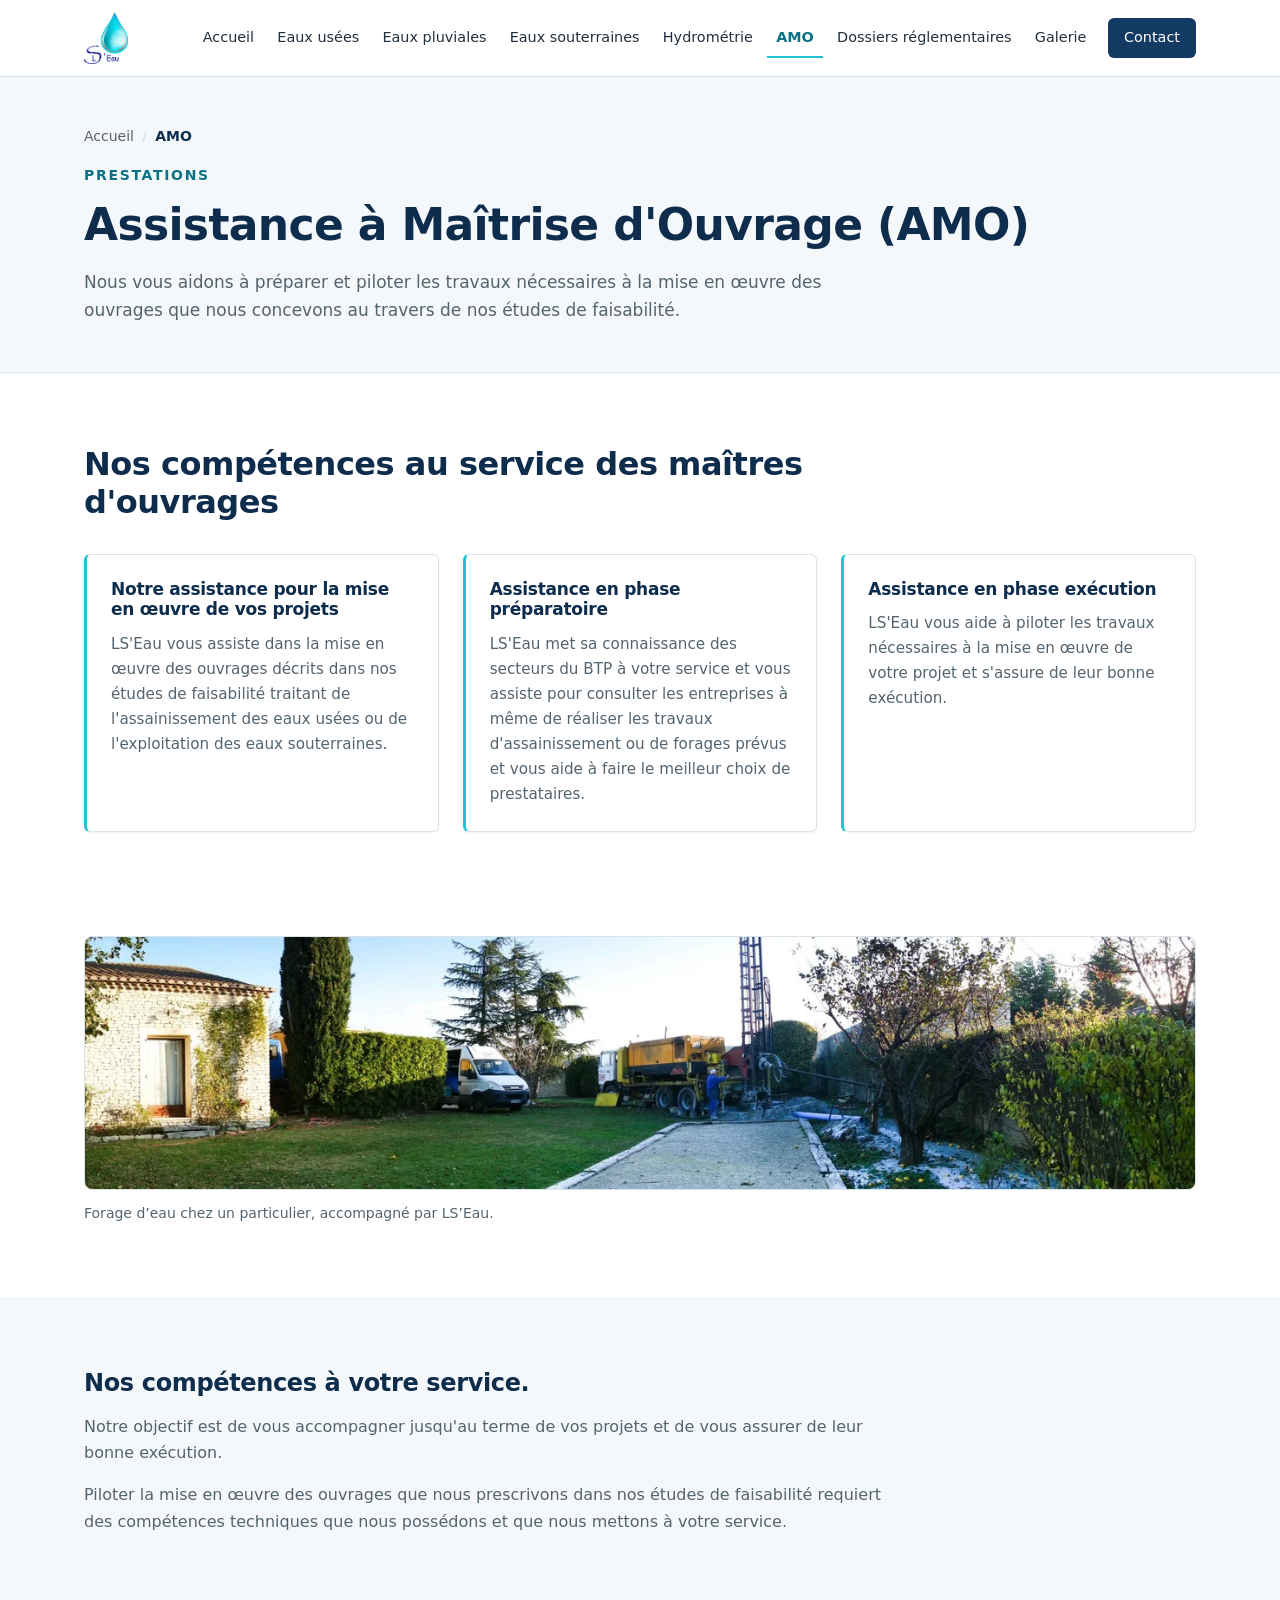
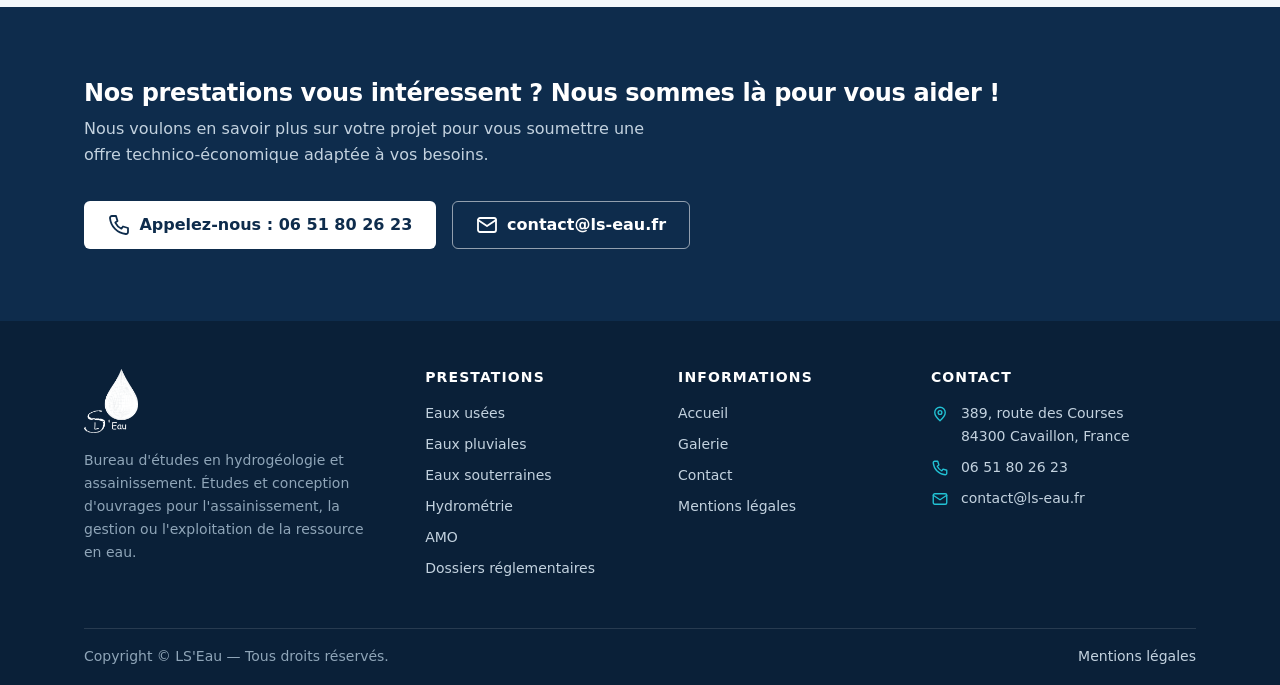
==== amo/index.html @ 00238880 "Add files via upload" ====
<!DOCTYPE html>
<html lang="fr">
<head>
  <meta charset="utf-8">
  <meta name="viewport" content="width=device-width, initial-scale=1">
  <title>Assistance à Maîtrise d'Ouvrage (AMO) — LS'Eau, bureau d'études en hydrogéologie et assainissement</title>
  <meta name="description" content="LS'Eau Bureau d'études en hydrogéologie et environnement / Assistance à Maitrise d'Ouvrage (AMO) pour la mise en œuvre des ouvrages décrits dans nos études.">
  <link rel="canonical" href="https://www.ls-eau.fr/amo/">
  <meta property="og:type" content="website">
  <meta property="og:site_name" content="LS'Eau">
  <meta property="og:locale" content="fr_FR">
  <meta property="og:title" content="Assistance à Maîtrise d'Ouvrage (AMO) — LS'Eau, bureau d'études en hydrogéologie et assainissement">
  <meta property="og:description" content="LS'Eau Bureau d'études en hydrogéologie et environnement / Assistance à Maitrise d'Ouvrage (AMO) pour la mise en œuvre des ouvrages décrits dans nos études.">
  <meta property="og:url" content="https://www.ls-eau.fr/amo/">
  <meta property="og:image" content="https://www.ls-eau.fr/assets/images/og-image.jpg">
  <meta name="twitter:card" content="summary_large_image">
  <meta name="theme-color" content="#0e2c4c">
  <link rel="icon" href="../assets/images/favicon.svg" type="image/svg+xml">
  <link rel="icon" href="../assets/images/favicon.png" type="image/png" sizes="57x57">
  <link rel="apple-touch-icon" href="../assets/images/favicon.png">
  <link rel="stylesheet" href="../css/style.css">
  <script>document.documentElement.classList.add("js");</script>
  <script src="../js/main.js" defer></script>
</head>
<body>
<a class="skip-link" href="#main">Aller au contenu</a>
<svg xmlns="http://www.w3.org/2000/svg" class="svg-defs" aria-hidden="true" focusable="false">
  <symbol id="i-menu" viewBox="0 0 24 24"><path d="M4 7h16M4 12h16M4 17h16"/></symbol>
  <symbol id="i-close" viewBox="0 0 24 24"><path d="M6 6l12 12M18 6L6 18"/></symbol>
  <symbol id="i-arrow" viewBox="0 0 24 24"><path d="M4 12h15M13 6l6 6-6 6"/></symbol>
  <symbol id="i-chevron-left" viewBox="0 0 24 24"><path d="M14.5 5.5L8 12l6.5 6.5"/></symbol>
  <symbol id="i-chevron-right" viewBox="0 0 24 24"><path d="M9.5 5.5L16 12l-6.5 6.5"/></symbol>
  <symbol id="i-phone" viewBox="0 0 24 24"><path d="M5 3h4l1.5 5-2.2 1.6a13 13 0 0 0 6.1 6.1L16 13.5l5 1.5v4a2 2 0 0 1-2.2 2A17.5 17.5 0 0 1 3 5.2 2 2 0 0 1 5 3z"/></symbol>
  <symbol id="i-mail" viewBox="0 0 24 24"><rect x="3" y="5" width="18" height="14" rx="2"/><path d="M3 7l9 6 9-6"/></symbol>
  <symbol id="i-pin" viewBox="0 0 24 24"><path d="M12 21s-7-6.1-7-11a7 7 0 0 1 14 0c0 4.9-7 11-7 11z"/><circle cx="12" cy="10" r="2.5"/></symbol>
  <symbol id="i-droplet" viewBox="0 0 24 24"><path d="M12 3c3.5 4.2 6 7.4 6 10.2a6 6 0 0 1-12 0C6 10.4 8.5 7.2 12 3z"/></symbol>
  <symbol id="i-rain" viewBox="0 0 24 24"><path d="M7 14a4.5 4.5 0 1 1 .9-8.9A5.5 5.5 0 0 1 18.6 7.3 3.8 3.8 0 0 1 17.5 14H7z"/><path d="M8 17l-1 3M12 17l-1 3M16 17l-1 3"/></symbol>
  <symbol id="i-layers" viewBox="0 0 24 24"><path d="M12 3l9 5-9 5-9-5 9-5z"/><path d="M3 12.5l9 5 9-5"/><path d="M3 17l9 5 9-5"/></symbol>
  <symbol id="i-gauge" viewBox="0 0 24 24"><path d="M4 15a8 8 0 0 1 16 0"/><path d="M12 15l3.5-3.5"/><circle cx="12" cy="15" r="1.2"/><path d="M2.5 15H4M20 15h1.5"/></symbol>
  <symbol id="i-helmet" viewBox="0 0 24 24"><path d="M5 16a7 7 0 0 1 14 0"/><path d="M3 16h18v2.5H3z"/><path d="M12 9v7"/></symbol>
  <symbol id="i-file" viewBox="0 0 24 24"><path d="M6 2h8l5 5v15H6z"/><path d="M14 2v5h5"/><path d="M9 12h6M9 16h6"/></symbol>
  <symbol id="i-chat" viewBox="0 0 24 24"><path d="M4 4h16v12H10l-6 5V4z"/></symbol>
  <symbol id="i-target" viewBox="0 0 24 24"><circle cx="12" cy="12" r="8.5"/><circle cx="12" cy="12" r="4.5"/><circle cx="12" cy="12" r="1"/></symbol>
  <symbol id="i-check" viewBox="0 0 24 24"><circle cx="12" cy="12" r="9"/><path d="M8 12.5l2.8 2.8 5.7-6"/></symbol>
  <symbol id="i-book" viewBox="0 0 24 24"><path d="M4 19.5A2.5 2.5 0 0 1 6.5 17H20"/><path d="M6.5 2H20v20H6.5A2.5 2.5 0 0 1 4 19.5v-15A2.5 2.5 0 0 1 6.5 2z"/></symbol>
</svg>
<header class="site-header">
  <div class="container header-inner">
    <a class="brand" href="../">
      <img src="../assets/images/ls-eau-logo.png" alt="LS'Eau — bureau d'études en hydrogéologie et assainissement" width="203" height="240">
    </a>
    <button class="nav-toggle" type="button" aria-expanded="false" aria-controls="main-nav">
      <svg class="icon" aria-hidden="true"><use href="#i-menu"/></svg>
      Menu
    </button>
    <nav id="main-nav" class="main-nav" aria-label="Navigation principale">
      <ul>
        <li><a href="../">Accueil</a></li>
        <li><a href="../assainissement/">Eaux usées</a></li>
        <li><a href="../eaux-pluviales/">Eaux pluviales</a></li>
        <li><a href="../eaux-souterraines/">Eaux souterraines</a></li>
        <li><a href="../hydrometrie/">Hydrométrie</a></li>
        <li><a href="../amo/" aria-current="page">AMO</a></li>
        <li><a href="../dossiers-reglementaires/">Dossiers réglementaires</a></li>
        <li><a href="../galerie/">Galerie</a></li>
        <li class="nav-contact"><a href="../nous-contacter/">Contact</a></li>
      </ul>
    </nav>
  </div>
</header>
<main id="main">
<div class="page-head">
  <div class="container">
  <nav class="breadcrumb" aria-label="Fil d'Ariane">
    <ol>
      <li><a href="../">Accueil</a></li>
      <li aria-current="page">AMO</li>
    </ol>
  </nav>
    <span class="eyebrow">Prestations</span>
    <h1>Assistance à Maîtrise d'Ouvrage (AMO)</h1>
    <p class="lead">Nous vous aidons à préparer et piloter les travaux nécessaires à la mise en œuvre des ouvrages que nous concevons au travers de nos études de faisabilité.</p>
  </div>
</div>

<section class="section" aria-labelledby="expertise-title">
  <div class="container">
    <div class="expertise-intro">
      <h2 id="expertise-title">Nos compétences au service des maîtres d'ouvrages</h2>
    </div>
    <ul class="study-grid">
    <li class="study-card">
      <h3>Notre assistance pour la mise en œuvre de vos projets</h3>
      <p>LS'Eau vous assiste dans la mise en œuvre des ouvrages décrits dans nos études de faisabilité traitant de l'assainissement des eaux usées ou de l'exploitation des eaux souterraines.</p>
    </li>
    <li class="study-card">
      <h3>Assistance en phase préparatoire</h3>
      <p>LS'Eau met sa connaissance des secteurs du BTP à votre service et vous assiste pour consulter les entreprises à même de réaliser les travaux d'assainissement ou de forages prévus et vous aide à faire le meilleur choix de prestataires.</p>
    </li>
    <li class="study-card">
      <h3>Assistance en phase exécution</h3>
      <p>LS'Eau vous aide à piloter les travaux nécessaires à la mise en œuvre de votre projet et s'assure de leur bonne exécution.</p>
    </li>
    </ul>
  </div>
</section>

<section class="section section--tight-top" aria-label="Photographie de réalisation">
  <div class="container">
  <figure class="figure-wide">
    <img src="../assets/images/drilling-rig-property-1920w.webp" srcset="../assets/images/drilling-rig-property-640w.webp 640w, ../assets/images/drilling-rig-property-1280w.webp 1280w, ../assets/images/drilling-rig-property-1920w.webp 1920w" sizes="100vw" width="1920" height="435" alt="Atelier de forage chez un particulier, devant une maison" loading="lazy" decoding="async">
    <figcaption>Forage d’eau chez un particulier, accompagné par LS’Eau.</figcaption>
  </figure>
  </div>
</section>

<section class="section section--alt" aria-labelledby="engagement-title">
  <div class="container">
    <div class="commitment commitment--text">
      <div>
        <h2 id="engagement-title">Nos compétences à votre service.</h2>
        <p>Notre objectif est de vous accompagner jusqu'au terme de vos projets et de vous assurer de leur bonne exécution.</p>
        <p>Piloter la mise en œuvre des ouvrages que nous prescrivons dans nos études de faisabilité requiert des compétences techniques que nous possédons et que nous mettons à votre service.</p>
      </div>
    </div>
  </div>
</section>

<section class="section cta-band" aria-labelledby="cta-title">
  <div class="container cta-band__inner">
    <div>
      <h2 id="cta-title">Nos prestations vous intéressent ? Nous sommes là pour vous aider !</h2>
      <p>Nous voulons en savoir plus sur votre projet pour vous soumettre une offre technico-économique adaptée à vos besoins.</p>
    </div>
    <div class="cta-band__actions">
      <a class="btn btn--light" href="tel:+33651802623">
        <svg class="icon" aria-hidden="true"><use href="#i-phone"/></svg>
        Appelez-nous : 06 51 80 26 23
      </a>
      <a class="btn btn--ghost-light" href="mailto:contact@ls-eau.fr">
        <svg class="icon" aria-hidden="true"><use href="#i-mail"/></svg>
        contact@ls-eau.fr
      </a>
    </div>
  </div>
</section>
</main>
<footer class="site-footer">
  <div class="container">
    <div class="footer-grid">
      <div class="footer-brand">
        <img src="../assets/images/ls-eau-logo.png" alt="LS'Eau" width="203" height="240" loading="lazy">
        <p>Bureau d'études en hydrogéologie et assainissement. Études et conception d'ouvrages pour l'assainissement, la gestion ou l'exploitation de la ressource en eau.</p>
      </div>
      <nav aria-label="Prestations">
        <h2>Prestations</h2>
        <ul>
          <li><a href="../assainissement/">Eaux usées</a></li>
          <li><a href="../eaux-pluviales/">Eaux pluviales</a></li>
          <li><a href="../eaux-souterraines/">Eaux souterraines</a></li>
          <li><a href="../hydrometrie/">Hydrométrie</a></li>
          <li><a href="../amo/">AMO</a></li>
          <li><a href="../dossiers-reglementaires/">Dossiers réglementaires</a></li>
        </ul>
      </nav>
      <nav aria-label="Informations">
        <h2>Informations</h2>
        <ul>
          <li><a href="../">Accueil</a></li>
          <li><a href="../galerie/">Galerie</a></li>
          <li><a href="../nous-contacter/">Contact</a></li>
          <li><a href="../mentions-legales/">Mentions légales</a></li>
        </ul>
      </nav>
      <div>
        <h2>Contact</h2>
        <ul class="footer-contact">
          <li>
            <svg class="icon" aria-hidden="true"><use href="#i-pin"/></svg>
            <span>389, route des Courses<br>84300 Cavaillon, France</span>
          </li>
          <li>
            <svg class="icon" aria-hidden="true"><use href="#i-phone"/></svg>
            <a href="tel:+33651802623">06 51 80 26 23</a>
          </li>
          <li>
            <svg class="icon" aria-hidden="true"><use href="#i-mail"/></svg>
            <a href="mailto:contact@ls-eau.fr">contact@ls-eau.fr</a>
          </li>
        </ul>
      </div>
    </div>
    <div class="footer-bottom">
      <p>Copyright © LS'Eau — Tous droits réservés.</p>
      <p><a href="../mentions-legales/">Mentions légales</a></p>
    </div>
  </div>
</footer>

</body>
</html>
---- css/style.css ----
/* ==========================================================================
   LS'Eau — static website stylesheet
   Pure CSS3, no frameworks. Organized as:
   1. Design tokens  2. Base  3. Layout utilities  4. Header & navigation
   5. Buttons & links  6. Hero  7. Cards & sections  8. Service pages
   9. Gallery & lightbox  10. Contact & legal  11. Footer
   12. Responsive  13. Motion & accessibility preferences
   ========================================================================== */

/* 1. Design tokens -------------------------------------------------------- */
:root {
  /* Brand palette (sampled from the LS'Eau logo: navy + turquoise droplet) */
  --navy-900: #0a2038;
  --navy-800: #0e2c4c;
  --navy-700: #123a63;
  --navy-100: #e8eef5;
  --teal-700: #0b7285;   /* text-safe accent on white (contrast >= 4.5) */
  --teal-600: #0e8ca0;
  --teal-400: #22c2d4;   /* brand graphic accent */
  --teal-050: #e9f7f9;

  --ink: #20303e;        /* main text */
  --muted: #54646f;      /* secondary text (contrast >= 5 on white) */
  --line: #d9e3ea;       /* hairline borders */
  --bg: #ffffff;
  --bg-alt: #f4f8fa;

  /* Typography */
  --font-sans: system-ui, -apple-system, "Segoe UI", Roboto, "Helvetica Neue",
    Arial, "Noto Sans", sans-serif;
  --text-sm: 0.875rem;
  --text-base: 1rem;
  --text-md: 1.0625rem;
  --text-lg: 1.25rem;
  --text-xl: 1.5rem;
  --text-2xl: 2rem;
  --text-3xl: clamp(2rem, 4vw, 2.75rem);

  /* Spacing scale */
  --sp-1: 0.25rem;
  --sp-2: 0.5rem;
  --sp-3: 0.75rem;
  --sp-4: 1rem;
  --sp-5: 1.5rem;
  --sp-6: 2rem;
  --sp-7: 3rem;
  --sp-8: 4.5rem;

  --radius: 8px;
  --radius-sm: 6px;
  --shadow-sm: 0 1px 2px rgba(16, 42, 67, 0.06);
  --shadow-md: 0 6px 20px -6px rgba(16, 42, 67, 0.16);
  --container: 1160px;
  --header-h: 76px;
}

/* 2. Base ------------------------------------------------------------------ */
*,
*::before,
*::after {
  box-sizing: border-box;
}

html {
  scroll-behavior: smooth;
  scroll-padding-top: calc(var(--header-h) + 16px);
}

body {
  margin: 0;
  font-family: var(--font-sans);
  font-size: var(--text-base);
  line-height: 1.65;
  color: var(--ink);
  background: var(--bg);
  -webkit-font-smoothing: antialiased;
  text-rendering: optimizeLegibility;
}

h1, h2, h3, h4 {
  margin: 0 0 var(--sp-4);
  line-height: 1.2;
  color: var(--navy-800);
  font-weight: 700;
  letter-spacing: -0.015em;
}

h1 { font-size: var(--text-3xl); }
h2 { font-size: var(--text-2xl); }
h3 { font-size: var(--text-lg); }
h4 { font-size: var(--text-md); }

p {
  margin: 0 0 var(--sp-4);
}

p:last-child { margin-bottom: 0; }

img {
  max-width: 100%;
  height: auto;
  display: block;
}

a {
  color: var(--teal-700);
  text-decoration: none;
}

a:hover { text-decoration: underline; }

ul, ol {
  margin: 0 0 var(--sp-4);
  padding-left: var(--sp-5);
}

figure { margin: 0; }

:focus-visible {
  outline: 3px solid var(--teal-600);
  outline-offset: 2px;
  border-radius: 2px;
}

::selection {
  background: var(--teal-400);
  color: var(--navy-900);
}

/* 3. Layout utilities ------------------------------------------------------ */
.container {
  max-width: var(--container);
  margin-inline: auto;
  padding-inline: var(--sp-5);
}

.section {
  padding-block: var(--sp-8);
}

.section--alt { background: var(--bg-alt); }

.section--tight-top { padding-top: 0; }

.section-head {
  max-width: 760px;
  margin-bottom: var(--sp-7);
}

.section-head--center {
  margin-inline: auto;
  text-align: center;
}

.eyebrow {
  display: block;
  font-size: var(--text-sm);
  font-weight: 600;
  letter-spacing: 0.12em;
  text-transform: uppercase;
  color: var(--teal-700);
  margin-bottom: var(--sp-3);
}

.lead {
  font-size: var(--text-md);
  color: var(--muted);
}

.skip-link {
  position: absolute;
  left: -9999px;
  top: 0;
  z-index: 200;
  background: var(--navy-800);
  color: #fff;
  padding: var(--sp-3) var(--sp-5);
  border-radius: 0 0 var(--radius-sm) 0;
}

.skip-link:focus {
  left: 0;
}

.icon {
  width: 24px;
  height: 24px;
  flex: none;
  stroke: currentColor;
  fill: none;
  stroke-width: 1.8;
  stroke-linecap: round;
  stroke-linejoin: round;
}

/* Hidden SVG symbol sprite (kept renderable for <use> references) */
.svg-defs {
  position: absolute;
  width: 0;
  height: 0;
  overflow: hidden;
}

/* 4. Header & navigation --------------------------------------------------- */
.site-header {
  position: sticky;
  top: 0;
  z-index: 100;
  background: rgba(255, 255, 255, 0.97);
  border-bottom: 1px solid var(--line);
  transition: box-shadow 0.2s ease;
}

.site-header.is-scrolled { box-shadow: var(--shadow-md); }

.header-inner {
  display: flex;
  align-items: center;
  justify-content: space-between;
  gap: var(--sp-5);
  min-height: var(--header-h);
}

.brand {
  display: flex;
  align-items: center;
  gap: var(--sp-3);
  flex: none;
}

.brand img {
  height: 52px;
  width: auto;
}

.brand:hover { text-decoration: none; }

.main-nav ul {
  display: flex;
  align-items: center;
  gap: var(--sp-1);
  list-style: none;
  margin: 0;
  padding: 0;
}

.main-nav a {
  display: block;
  padding: var(--sp-2) 0.6rem;
  font-size: 0.9rem;
  font-weight: 500;
  color: var(--ink);
  border-radius: var(--radius-sm);
  white-space: nowrap;
}

.main-nav a:hover {
  color: var(--teal-700);
  background: var(--teal-050);
  text-decoration: none;
}

.main-nav a[aria-current="page"] {
  color: var(--teal-700);
  font-weight: 700;
  box-shadow: inset 0 -2px 0 var(--teal-400);
  border-radius: 0;
}

.main-nav .nav-contact a {
  background: var(--navy-700);
  color: #fff;
  padding-inline: var(--sp-4);
  margin-left: var(--sp-2);
}

.main-nav .nav-contact a:hover {
  background: var(--navy-800);
  color: #fff;
}

.main-nav .nav-contact a[aria-current="page"] {
  box-shadow: none;
  border-radius: var(--radius-sm);
  background: var(--teal-700);
  color: #fff;
}

.nav-toggle {
  display: none;
  align-items: center;
  gap: var(--sp-2);
  background: none;
  border: 1px solid var(--line);
  border-radius: var(--radius-sm);
  padding: var(--sp-2) var(--sp-3);
  font: inherit;
  font-size: var(--text-sm);
  font-weight: 600;
  color: var(--navy-800);
  cursor: pointer;
}

.nav-toggle:hover { border-color: var(--teal-600); }

/* 5. Buttons & links ------------------------------------------------------- */
.btn {
  display: inline-flex;
  align-items: center;
  gap: var(--sp-2);
  padding: 0.7rem 1.4rem;
  border-radius: var(--radius-sm);
  border: 1px solid transparent;
  font: inherit;
  font-size: var(--text-base);
  font-weight: 600;
  line-height: 1.4;
  cursor: pointer;
  transition: background-color 0.15s ease, border-color 0.15s ease,
    color 0.15s ease;
}

.btn:hover { text-decoration: none; }

.btn--primary {
  background: var(--navy-700);
  color: #fff;
}

.btn--primary:hover { background: var(--navy-800); }

.btn--outline {
  border-color: var(--navy-700);
  color: var(--navy-700);
  background: transparent;
}

.btn--outline:hover {
  background: var(--navy-100);
}

.btn--light {
  background: #fff;
  color: var(--navy-800);
}

.btn--light:hover { background: var(--teal-050); }

.btn--ghost-light {
  border-color: rgba(255, 255, 255, 0.55);
  color: #fff;
  background: transparent;
}

.btn--ghost-light:hover {
  border-color: #fff;
  background: rgba(255, 255, 255, 0.08);
}

.link-arrow {
  display: inline-flex;
  align-items: center;
  gap: var(--sp-2);
  font-weight: 600;
  color: var(--teal-700);
}

.link-arrow .icon {
  width: 18px;
  height: 18px;
  transition: transform 0.15s ease;
}

.link-arrow:hover .icon { transform: translateX(3px); }

/* 6. Hero ------------------------------------------------------------------ */
.hero {
  position: relative;
  display: flex;
  align-items: center;
  min-height: 560px;
  color: #fff;
  background: var(--navy-900);
  isolation: isolate;
}

.hero__media,
.hero__media img {
  position: absolute;
  inset: 0;
  width: 100%;
  height: 100%;
}

.hero__media { z-index: -2; }

.hero__media img { object-fit: cover; }

.hero::after {
  content: "";
  position: absolute;
  inset: 0;
  z-index: -1;
  background: linear-gradient(
    90deg,
    rgba(8, 26, 46, 0.88) 0%,
    rgba(8, 26, 46, 0.68) 45%,
    rgba(8, 26, 46, 0.3) 100%
  );
}

.hero__content {
  max-width: 640px;
  padding-block: var(--sp-8);
}

.hero .eyebrow { color: var(--teal-400); }

.hero h1 {
  color: #fff;
  margin-bottom: var(--sp-5);
}

.hero p {
  font-size: var(--text-md);
  color: #dbe7f0;
  margin-bottom: var(--sp-6);
}

.hero__actions {
  display: flex;
  flex-wrap: wrap;
  gap: var(--sp-4);
}

/* Page header (inner pages) */
.page-head {
  background: var(--bg-alt);
  border-bottom: 1px solid var(--line);
  padding-block: var(--sp-7);
}

.page-head h1 { margin-bottom: var(--sp-4); }

.page-head .lead { max-width: 780px; margin-bottom: 0; }

.breadcrumb {
  font-size: var(--text-sm);
  color: var(--muted);
  margin-bottom: var(--sp-4);
}

.breadcrumb ol {
  display: flex;
  flex-wrap: wrap;
  gap: var(--sp-2);
  list-style: none;
  margin: 0;
  padding: 0;
}

.breadcrumb li + li::before {
  content: "/";
  margin-right: var(--sp-2);
  color: var(--line);
}

.breadcrumb a { color: var(--muted); }
.breadcrumb a:hover { color: var(--teal-700); }
.breadcrumb [aria-current="page"] { color: var(--navy-800); font-weight: 600; }

/* 7. Cards & sections ------------------------------------------------------ */
.card-grid {
  display: grid;
  grid-template-columns: repeat(3, 1fr);
  gap: var(--sp-5);
  list-style: none;
  margin: 0;
  padding: 0;
}

.service-card {
  display: flex;
  flex-direction: column;
  gap: var(--sp-3);
  background: var(--bg);
  border: 1px solid var(--line);
  border-radius: var(--radius);
  padding: var(--sp-6);
  box-shadow: var(--shadow-sm);
  transition: border-color 0.15s ease, box-shadow 0.15s ease,
    transform 0.15s ease;
}

.service-card:hover {
  border-color: var(--teal-400);
  box-shadow: var(--shadow-md);
  transform: translateY(-2px);
}

.service-card__icon {
  display: grid;
  place-items: center;
  width: 46px;
  height: 46px;
  border-radius: var(--radius-sm);
  background: var(--teal-050);
  color: var(--teal-700);
  margin-bottom: var(--sp-2);
}

.service-card h3 { margin-bottom: 0; font-size: 1.1rem; }

.service-card p {
  color: var(--muted);
  font-size: 0.95rem;
  flex-grow: 1;
  margin-bottom: var(--sp-2);
}

.section-foot {
  margin-top: var(--sp-6);
  text-align: center;
}

/* About / values */
.about-grid {
  display: grid;
  grid-template-columns: 1.05fr 0.95fr;
  gap: var(--sp-7);
  align-items: center;
}

.about-grid figure img {
  border-radius: var(--radius);
  border: 1px solid var(--line);
  width: 100%;
  object-fit: cover;
}

.about-grid figcaption {
  font-size: var(--text-sm);
  color: var(--muted);
  margin-top: var(--sp-3);
}

.values {
  display: grid;
  grid-template-columns: repeat(3, 1fr);
  gap: var(--sp-6);
  margin-top: var(--sp-7);
  list-style: none;
  padding: 0;
}

.values li {
  border-top: 3px solid var(--teal-400);
  padding-top: var(--sp-4);
}

.values h3 {
  display: flex;
  align-items: center;
  gap: var(--sp-3);
  font-size: var(--text-md);
}

.values .icon { color: var(--teal-700); }

.values p {
  color: var(--muted);
  font-size: 0.95rem;
  margin: 0;
}

/* Photo teaser strip */
.photo-strip {
  display: grid;
  grid-template-columns: repeat(4, 1fr);
  gap: var(--sp-4);
  list-style: none;
  margin: 0;
  padding: 0;
}

.photo-strip a {
  display: block;
  border-radius: var(--radius);
  overflow: hidden;
  border: 1px solid var(--line);
}

.photo-strip img {
  aspect-ratio: 4 / 3;
  object-fit: cover;
  width: 100%;
  transition: transform 0.25s ease;
}

.photo-strip a:hover img { transform: scale(1.03); }

/* CTA band */
.cta-band {
  background: var(--navy-800);
  color: #fff;
}

.cta-band__inner {
  display: flex;
  align-items: center;
  justify-content: space-between;
  gap: var(--sp-6);
  flex-wrap: wrap;
}

.cta-band h2 {
  color: #fff;
  font-size: var(--text-xl);
  margin-bottom: var(--sp-2);
}

.cta-band p {
  color: #c3d2df;
  max-width: 560px;
  margin: 0;
}

.cta-band__actions {
  display: flex;
  flex-wrap: wrap;
  gap: var(--sp-4);
}

/* 8. Service pages --------------------------------------------------------- */
.expertise-intro {
  max-width: 820px;
}

.study-grid {
  display: grid;
  grid-template-columns: repeat(auto-fit, minmax(250px, 1fr));
  gap: var(--sp-5);
  list-style: none;
  margin: var(--sp-6) 0 0;
  padding: 0;
}

.study-card {
  background: var(--bg);
  border: 1px solid var(--line);
  border-left: 3px solid var(--teal-400);
  border-radius: var(--radius-sm);
  padding: var(--sp-5);
  box-shadow: var(--shadow-sm);
}

.study-card h3 {
  font-size: var(--text-md);
  margin-bottom: var(--sp-3);
}

.study-card p {
  color: var(--muted);
  font-size: 0.95rem;
  margin: 0;
}

.study-card p + p { margin-top: var(--sp-3); }

.commitment {
  display: grid;
  grid-template-columns: 1fr 1fr;
  gap: var(--sp-7);
  align-items: center;
}

.commitment--text { grid-template-columns: 1fr; max-width: 820px; }

.commitment--reverse .commitment__media { order: -1; }

.commitment h2 { font-size: var(--text-xl); }

.commitment p { color: var(--muted); }

.commitment figure img {
  border-radius: var(--radius);
  border: 1px solid var(--line);
  width: 100%;
  aspect-ratio: 4 / 3;
  object-fit: cover;
}

.commitment figcaption {
  font-size: var(--text-sm);
  color: var(--muted);
  margin-top: var(--sp-3);
}

.figure-wide {
  margin-top: var(--sp-6);
}

.figure-wide img {
  width: 100%;
  border-radius: var(--radius);
  border: 1px solid var(--line);
}

.figure-wide figcaption {
  font-size: var(--text-sm);
  color: var(--muted);
  margin-top: var(--sp-3);
}

.figure-row {
  display: grid;
  grid-template-columns: 1fr 1fr;
  gap: var(--sp-5);
  margin-top: var(--sp-6);
}

.figure-row figure img {
  border-radius: var(--radius);
  border: 1px solid var(--line);
  width: 100%;
  aspect-ratio: 4 / 3;
  object-fit: cover;
}

.figure-row figcaption {
  font-size: var(--text-sm);
  color: var(--muted);
  margin-top: var(--sp-3);
}

/* Regulatory code reference cards (dossiers réglementaires) */
.code-refs {
  display: grid;
  grid-template-columns: repeat(auto-fit, minmax(220px, 1fr));
  gap: var(--sp-4);
  list-style: none;
  margin: var(--sp-6) 0 0;
  padding: 0;
}

.code-refs li {
  display: flex;
  align-items: center;
  gap: var(--sp-3);
  background: var(--bg);
  border: 1px solid var(--line);
  border-radius: var(--radius-sm);
  padding: var(--sp-4);
  font-size: var(--text-sm);
  font-weight: 600;
  color: var(--navy-800);
}

.code-refs .icon { color: var(--teal-700); }

/* 9. Gallery & lightbox ---------------------------------------------------- */
.gallery-filters {
  display: flex;
  flex-wrap: wrap;
  gap: var(--sp-2);
  margin-bottom: var(--sp-6);
}

.filter-btn {
  font: inherit;
  font-size: var(--text-sm);
  font-weight: 600;
  color: var(--navy-800);
  background: var(--bg);
  border: 1px solid var(--line);
  border-radius: 999px;
  padding: 0.45rem 1.1rem;
  cursor: pointer;
  transition: background-color 0.15s ease, color 0.15s ease,
    border-color 0.15s ease;
}

.filter-btn:hover { border-color: var(--teal-600); }

.filter-btn[aria-pressed="true"] {
  background: var(--navy-700);
  border-color: var(--navy-700);
  color: #fff;
}

.gallery-grid {
  display: grid;
  grid-template-columns: repeat(3, 1fr);
  gap: var(--sp-5);
  list-style: none;
  margin: 0;
  padding: 0;
}

.gallery-grid figure {
  border: 1px solid var(--line);
  border-radius: var(--radius);
  overflow: hidden;
  background: var(--bg);
  box-shadow: var(--shadow-sm);
}

.gallery-grid a {
  display: block;
  position: relative;
}

.gallery-grid img {
  aspect-ratio: 4 / 3;
  object-fit: cover;
  width: 100%;
  transition: transform 0.25s ease;
}

.gallery-grid a:hover img { transform: scale(1.03); }

.gallery-grid a::after {
  content: "";
  position: absolute;
  inset: 0;
  background: rgba(10, 32, 56, 0);
  transition: background-color 0.2s ease;
}

.gallery-grid a:hover::after { background: rgba(10, 32, 56, 0.12); }

.gallery-grid figcaption {
  padding: var(--sp-3) var(--sp-4);
  font-size: var(--text-sm);
  color: var(--muted);
  border-top: 1px solid var(--line);
}

.gallery-empty {
  color: var(--muted);
  padding: var(--sp-6);
  text-align: center;
}

/* Lightbox (native <dialog>, enhanced by js/main.js) */
.lightbox {
  border: none;
  padding: 0;
  background: transparent;
  max-width: min(1100px, 94vw);
  width: 100%;
}

.lightbox::backdrop {
  background: rgba(6, 14, 24, 0.92);
}

.lightbox__frame {
  position: relative;
  background: var(--navy-900);
  border-radius: var(--radius);
  overflow: hidden;
}

.lightbox__frame img {
  width: 100%;
  max-height: 76vh;
  object-fit: contain;
  background: var(--navy-900);
}

.lightbox__bar {
  display: flex;
  align-items: center;
  justify-content: space-between;
  gap: var(--sp-4);
  padding: var(--sp-3) var(--sp-4);
  color: #dbe7f0;
  font-size: var(--text-sm);
}

.lightbox__count {
  flex: none;
  color: #8fa5b8;
  font-variant-numeric: tabular-nums;
}

.lightbox__btn {
  display: grid;
  place-items: center;
  width: 44px;
  height: 44px;
  border-radius: 50%;
  border: 1px solid rgba(255, 255, 255, 0.35);
  background: rgba(10, 32, 56, 0.6);
  color: #fff;
  cursor: pointer;
  transition: background-color 0.15s ease;
}

.lightbox__btn:hover { background: rgba(18, 58, 99, 0.9); }

.lightbox__close {
  position: absolute;
  top: var(--sp-3);
  right: var(--sp-3);
}

.lightbox__nav {
  position: absolute;
  top: 50%;
  transform: translateY(-50%);
}

.lightbox__nav--prev { left: var(--sp-3); }
.lightbox__nav--next { right: var(--sp-3); }

/* 10. Contact & legal ------------------------------------------------------ */
.contact-grid {
  display: grid;
  grid-template-columns: repeat(3, 1fr);
  gap: var(--sp-5);
  list-style: none;
  margin: var(--sp-6) 0 0;
  padding: 0;
}

.contact-card {
  background: var(--bg);
  border: 1px solid var(--line);
  border-radius: var(--radius);
  padding: var(--sp-6);
  box-shadow: var(--shadow-sm);
}

.contact-card__icon {
  display: grid;
  place-items: center;
  width: 46px;
  height: 46px;
  border-radius: var(--radius-sm);
  background: var(--teal-050);
  color: var(--teal-700);
  margin-bottom: var(--sp-4);
}

.contact-card h2 {
  font-size: var(--text-md);
  margin-bottom: var(--sp-2);
}

.contact-card p { color: var(--muted); margin-bottom: var(--sp-3); }

.contact-card a {
  font-weight: 700;
  font-size: var(--text-md);
  overflow-wrap: anywhere;
}

.contact-card address {
  font-style: normal;
  color: var(--muted);
}

.contact-sign {
  margin-top: var(--sp-7);
  padding-top: var(--sp-5);
  border-top: 1px solid var(--line);
  color: var(--muted);
}

.contact-sign strong { color: var(--navy-800); }

.legal {
  max-width: 780px;
}

.legal section {
  padding-block: var(--sp-5);
  border-bottom: 1px solid var(--line);
}

.legal section:first-of-type { padding-top: 0; }
.legal section:last-of-type { border-bottom: none; }

.legal h2 { font-size: var(--text-lg); }

.legal dl {
  margin: 0;
  display: grid;
  grid-template-columns: minmax(160px, 260px) 1fr;
  gap: var(--sp-2) var(--sp-5);
}

.legal dt {
  font-weight: 600;
  color: var(--navy-800);
}

.legal dd {
  margin: 0;
  color: var(--muted);
}

/* 11. Footer --------------------------------------------------------------- */
.site-footer {
  background: var(--navy-900);
  color: #c3d2df;
  font-size: var(--text-sm);
}

.footer-grid {
  display: grid;
  grid-template-columns: 1.4fr 1fr 1fr 1.2fr;
  gap: var(--sp-6);
  padding-block: var(--sp-7);
}

.footer-brand img {
  height: 64px;
  width: auto;
  filter: brightness(0) invert(1);
  margin-bottom: var(--sp-4);
}

.footer-brand p {
  color: #8fa5b8;
  max-width: 280px;
}

.site-footer h2 {
  color: #fff;
  font-size: var(--text-sm);
  letter-spacing: 0.08em;
  text-transform: uppercase;
  margin-bottom: var(--sp-4);
}

.site-footer ul {
  list-style: none;
  margin: 0;
  padding: 0;
  display: grid;
  gap: var(--sp-2);
}

.site-footer a { color: #c3d2df; }
.site-footer a:hover { color: #fff; }

.footer-contact li {
  display: flex;
  gap: var(--sp-3);
  align-items: flex-start;
}

.footer-contact .icon {
  width: 18px;
  height: 18px;
  color: var(--teal-400);
  margin-top: 3px;
}

.footer-bottom {
  border-top: 1px solid rgba(255, 255, 255, 0.12);
  padding-block: var(--sp-4);
  display: flex;
  justify-content: space-between;
  gap: var(--sp-4);
  flex-wrap: wrap;
  color: #8fa5b8;
}

.footer-bottom p { margin: 0; }

/* 12. Responsive ----------------------------------------------------------- */
@media (max-width: 1120px) {
  /* Without JavaScript the nav stays visible as a stacked list and the
     toggle button is hidden, so navigation always works. */
  .js .nav-toggle { display: inline-flex; }

  .js .main-nav {
    position: absolute;
    top: 100%;
    left: 0;
    right: 0;
    background: var(--bg);
    border-bottom: 1px solid var(--line);
    box-shadow: var(--shadow-md);
    display: none;
  }

  .js .main-nav.is-open { display: block; }

  .header-inner { flex-wrap: wrap; }

  .main-nav { width: 100%; }

  .main-nav ul {
    flex-direction: column;
    align-items: stretch;
    gap: 0;
    padding: var(--sp-3) var(--sp-5) var(--sp-5);
    max-width: var(--container);
    margin-inline: auto;
  }

  .main-nav a {
    padding: var(--sp-3) var(--sp-3);
    font-size: var(--text-base);
    border-radius: var(--radius-sm);
  }

  .main-nav a[aria-current="page"] {
    box-shadow: none;
    background: var(--teal-050);
    border-radius: var(--radius-sm);
  }

  .main-nav .nav-contact a {
    margin: var(--sp-3) 0 0;
    text-align: center;
  }
}

@media (max-width: 960px) {
  .card-grid { grid-template-columns: repeat(2, 1fr); }
  .about-grid,
  .commitment { grid-template-columns: 1fr; gap: var(--sp-6); }
  .commitment--reverse .commitment__media { order: 0; }
  .values { grid-template-columns: 1fr; gap: var(--sp-5); }
  .photo-strip { grid-template-columns: repeat(2, 1fr); }
  .gallery-grid { grid-template-columns: repeat(2, 1fr); }
  .contact-grid { grid-template-columns: 1fr; }
  .footer-grid { grid-template-columns: 1fr 1fr; }
  .cta-band__inner { flex-direction: column; align-items: flex-start; }
}

@media (max-width: 640px) {
  :root {
    --sp-8: 3rem;
    --sp-7: 2rem;
    --header-h: 64px;
  }

  .container { padding-inline: var(--sp-4); }
  .brand img { height: 44px; }
  .hero { min-height: 480px; }
  .hero__content { padding-block: var(--sp-7); }
  .card-grid { grid-template-columns: 1fr; }
  .figure-row { grid-template-columns: 1fr; }
  .gallery-grid { grid-template-columns: 1fr; }
  .photo-strip { grid-template-columns: 1fr 1fr; gap: var(--sp-3); }
  .footer-grid { grid-template-columns: 1fr; gap: var(--sp-6); }
  .legal dl { grid-template-columns: 1fr; gap: var(--sp-1); }
  .legal dd { margin-bottom: var(--sp-3); }
  .lightbox__nav { top: auto; bottom: 64px; transform: none; }
  .btn { width: 100%; justify-content: center; }
  .hero__actions .btn,
  .cta-band__actions .btn { width: auto; }
}

/* 13. Motion & accessibility preferences ----------------------------------- */
@media (prefers-reduced-motion: reduce) {
  html { scroll-behavior: auto; }

  *,
  *::before,
  *::after {
    transition-duration: 0.01ms !important;
    animation-duration: 0.01ms !important;
    animation-iteration-count: 1 !important;
  }

  .service-card:hover { transform: none; }
  .photo-strip a:hover img,
  .gallery-grid a:hover img { transform: none; }
}
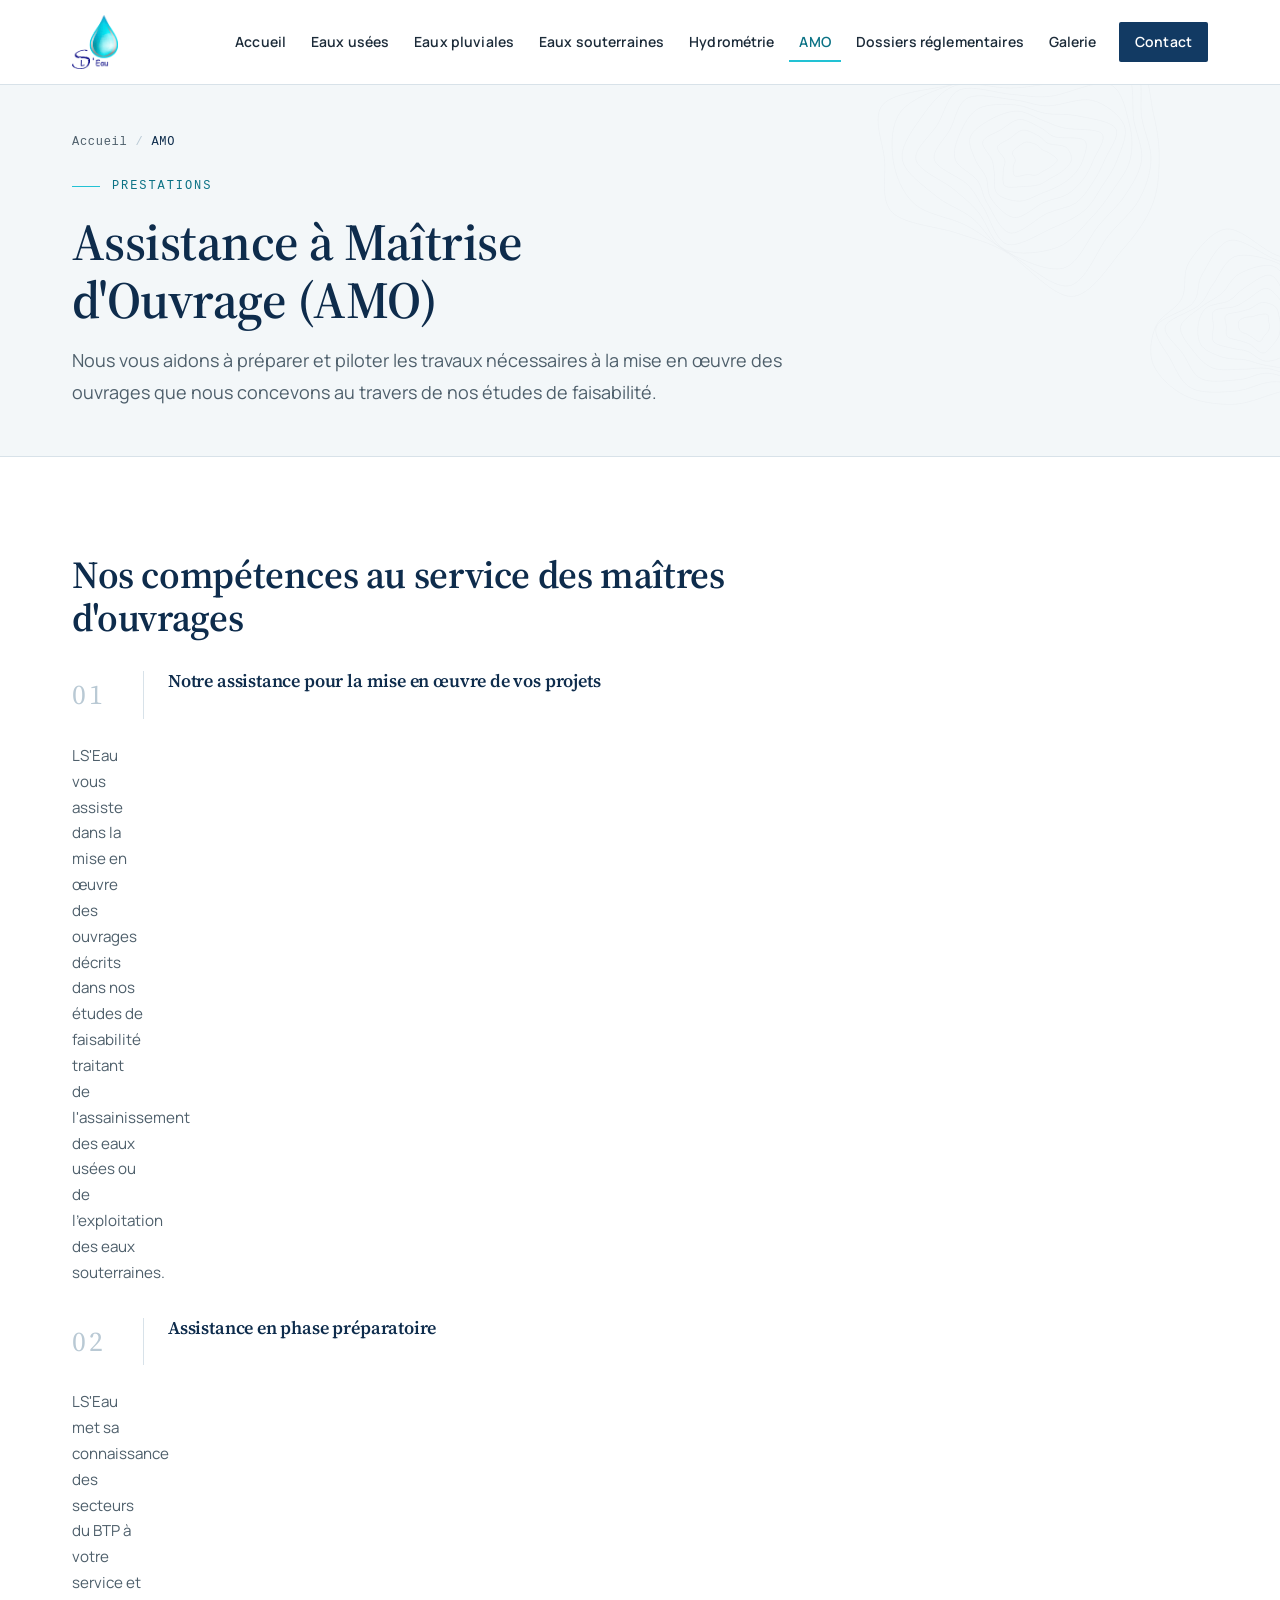
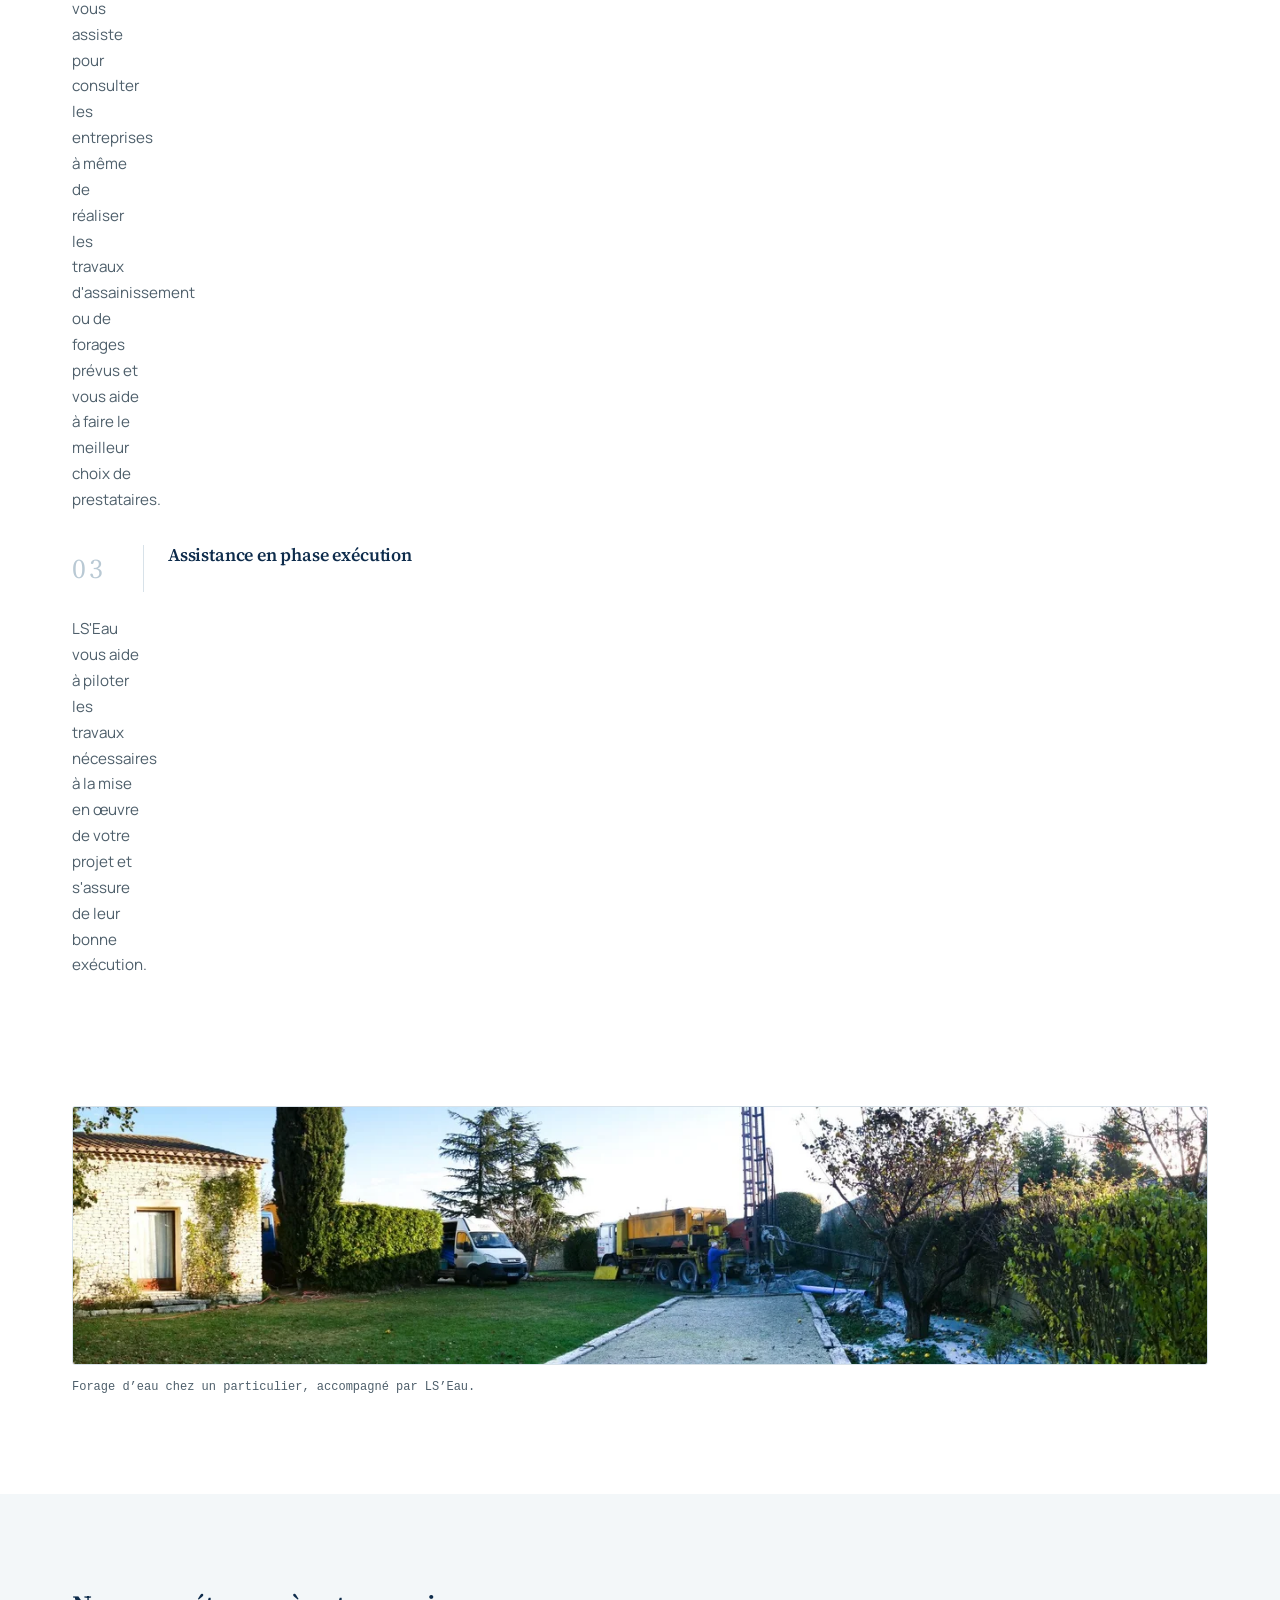
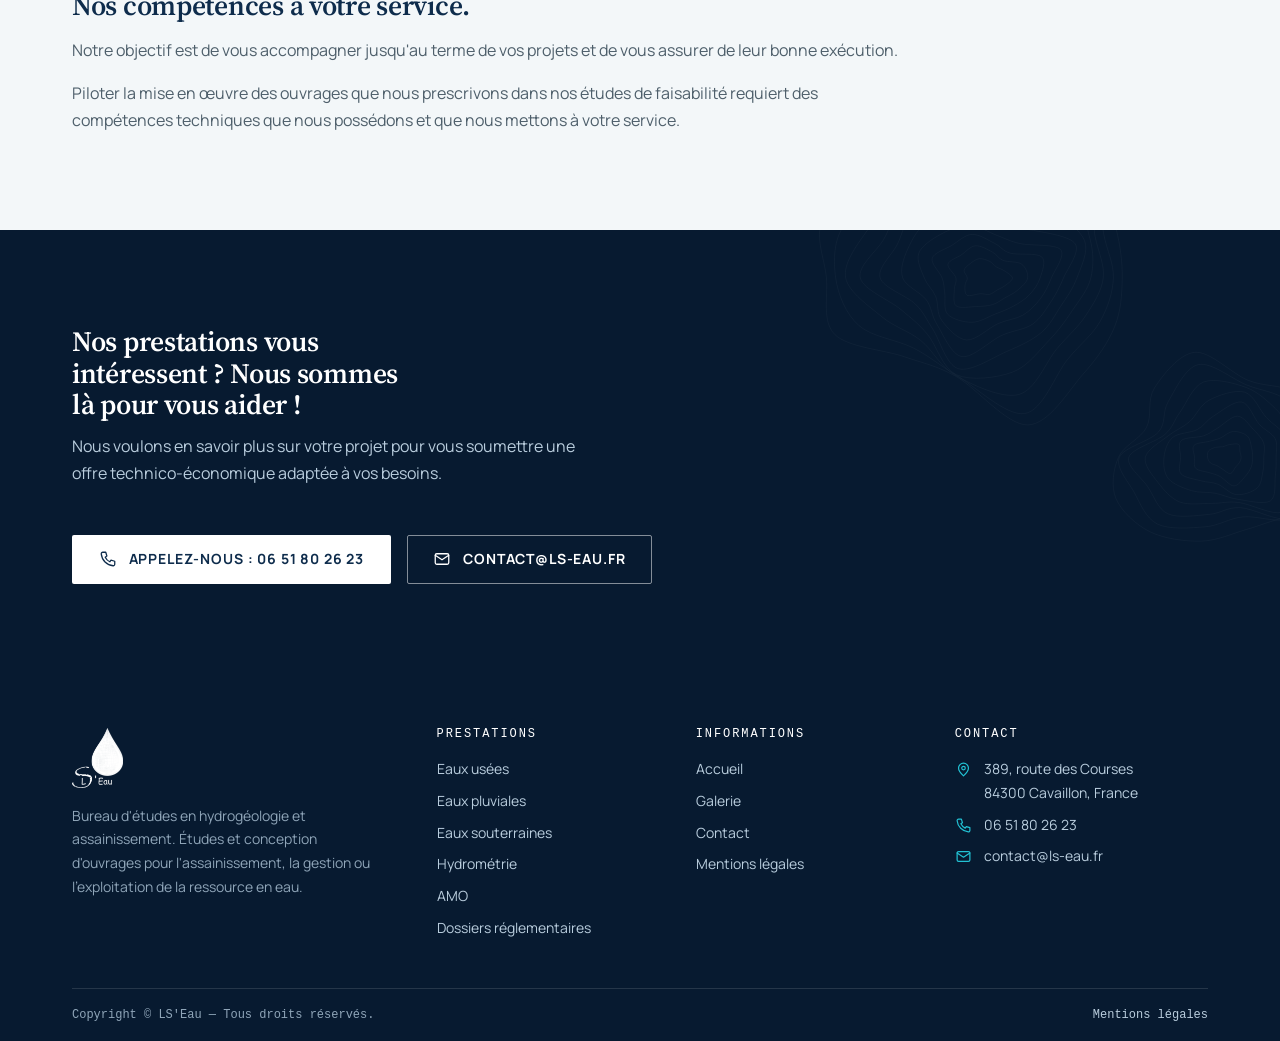
==== commit 75c3e379: "Add files via upload" ====
--- a/amo/index.html
+++ b/amo/index.html
@@ -18,6 +18,8 @@
   <link rel="icon" href="../assets/images/favicon.svg" type="image/svg+xml">
   <link rel="icon" href="../assets/images/favicon.png" type="image/png" sizes="57x57">
   <link rel="apple-touch-icon" href="../assets/images/favicon.png">
+  <link rel="preload" href="../assets/fonts/manrope-latin-var.woff2" as="font" type="font/woff2" crossorigin>
+  <link rel="preload" href="../assets/fonts/source-serif-4-latin-var.woff2" as="font" type="font/woff2" crossorigin>
   <link rel="stylesheet" href="../css/style.css">
   <script>document.documentElement.classList.add("js");</script>
   <script src="../js/main.js" defer></script>
@@ -70,6 +72,7 @@
 </header>
 <main id="main">
 <div class="page-head">
+  <span class="contours contours--ink" aria-hidden="true"></span>
   <div class="container">
   <nav class="breadcrumb" aria-label="Fil d'Ariane">
     <ol>
@@ -85,19 +88,22 @@
 
 <section class="section" aria-labelledby="expertise-title">
   <div class="container">
-    <div class="expertise-intro">
+    <div class="expertise-intro" data-reveal>
       <h2 id="expertise-title">Nos compétences au service des maîtres d'ouvrages</h2>
     </div>
-    <ul class="study-grid">
-    <li class="study-card">
+    <ul class="study-grid study-grid--steps">
+    <li class="study-card" data-reveal style="--rd:0.00s">
+      <span class="study-card__index">01</span>
       <h3>Notre assistance pour la mise en œuvre de vos projets</h3>
       <p>LS'Eau vous assiste dans la mise en œuvre des ouvrages décrits dans nos études de faisabilité traitant de l'assainissement des eaux usées ou de l'exploitation des eaux souterraines.</p>
     </li>
-    <li class="study-card">
+    <li class="study-card" data-reveal style="--rd:0.07s">
+      <span class="study-card__index">02</span>
       <h3>Assistance en phase préparatoire</h3>
       <p>LS'Eau met sa connaissance des secteurs du BTP à votre service et vous assiste pour consulter les entreprises à même de réaliser les travaux d'assainissement ou de forages prévus et vous aide à faire le meilleur choix de prestataires.</p>
     </li>
-    <li class="study-card">
+    <li class="study-card" data-reveal style="--rd:0.14s">
+      <span class="study-card__index">03</span>
       <h3>Assistance en phase exécution</h3>
       <p>LS'Eau vous aide à piloter les travaux nécessaires à la mise en œuvre de votre projet et s'assure de leur bonne exécution.</p>
     </li>
@@ -107,7 +113,7 @@
 
 <section class="section section--tight-top" aria-label="Photographie de réalisation">
   <div class="container">
-  <figure class="figure-wide">
+  <figure class="figure-wide" data-reveal>
     <img src="../assets/images/drilling-rig-property-1920w.webp" srcset="../assets/images/drilling-rig-property-640w.webp 640w, ../assets/images/drilling-rig-property-1280w.webp 1280w, ../assets/images/drilling-rig-property-1920w.webp 1920w" sizes="100vw" width="1920" height="435" alt="Atelier de forage chez un particulier, devant une maison" loading="lazy" decoding="async">
     <figcaption>Forage d’eau chez un particulier, accompagné par LS’Eau.</figcaption>
   </figure>
@@ -115,9 +121,10 @@
 </section>
 
 <section class="section section--alt" aria-labelledby="engagement-title">
+  <span class="contours contours--paper" aria-hidden="true"></span>
   <div class="container">
     <div class="commitment commitment--text">
-      <div>
+      <div data-reveal>
         <h2 id="engagement-title">Nos compétences à votre service.</h2>
         <p>Notre objectif est de vous accompagner jusqu'au terme de vos projets et de vous assurer de leur bonne exécution.</p>
         <p>Piloter la mise en œuvre des ouvrages que nous prescrivons dans nos études de faisabilité requiert des compétences techniques que nous possédons et que nous mettons à votre service.</p>
@@ -127,12 +134,13 @@
 </section>
 
 <section class="section cta-band" aria-labelledby="cta-title">
+  <span class="contours contours--paper" aria-hidden="true"></span>
   <div class="container cta-band__inner">
-    <div>
+    <div data-reveal>
       <h2 id="cta-title">Nos prestations vous intéressent ? Nous sommes là pour vous aider !</h2>
       <p>Nous voulons en savoir plus sur votre projet pour vous soumettre une offre technico-économique adaptée à vos besoins.</p>
     </div>
-    <div class="cta-band__actions">
+    <div class="cta-band__actions" data-reveal style="--rd:.12s">
       <a class="btn btn--light" href="tel:+33651802623">
         <svg class="icon" aria-hidden="true"><use href="#i-phone"/></svg>
         Appelez-nous : 06 51 80 26 23
--- a/css/style.css
+++ b/css/style.css
@@ -1,42 +1,70 @@
 /* ==========================================================================
-   LS'Eau — static website stylesheet
-   Pure CSS3, no frameworks. Organized as:
-   1. Design tokens  2. Base  3. Layout utilities  4. Header & navigation
-   5. Buttons & links  6. Hero  7. Cards & sections  8. Service pages
-   9. Gallery & lightbox  10. Contact & legal  11. Footer
-   12. Responsive  13. Motion & accessibility preferences
+   LS'Eau — art-directed stylesheet
+   Editorial / scientific-publication identity: serif display (Source Serif 4),
+   grotesque body (Manrope), monospace technical annotations, hairline rules,
+   topographic contour motifs, asymmetric compositions.
+   Sections: 1 fonts/tokens · 2 base · 3 utilities · 4 header · 5 buttons
+   6 hero · 7 page head · 8 service index · 9 about · 10 mosaic · 11 cta
+   12 study entries · 13 commitment · 14 figures · 15 code register
+   16 gallery/lightbox · 17 contact · 18 legal · 19 footer · 20 motion
+   21 responsive · 22 reduced motion
    ========================================================================== */
 
-/* 1. Design tokens -------------------------------------------------------- */
+/* 1. Fonts & design tokens ------------------------------------------------- */
+@font-face {
+  font-family: "Manrope";
+  font-style: normal;
+  font-weight: 400 800;
+  font-display: swap;
+  src: url("../assets/fonts/manrope-latin-var.woff2") format("woff2");
+}
+
+@font-face {
+  font-family: "Source Serif 4";
+  font-style: normal;
+  font-weight: 400 700;
+  font-display: swap;
+  src: url("../assets/fonts/source-serif-4-latin-var.woff2") format("woff2");
+}
+
 :root {
-  /* Brand palette (sampled from the LS'Eau logo: navy + turquoise droplet) */
+  /* Brand palette (from the LS'Eau logo: navy + turquoise droplet) */
+  --navy-950: #071a30;
   --navy-900: #0a2038;
   --navy-800: #0e2c4c;
   --navy-700: #123a63;
   --navy-100: #e8eef5;
-  --teal-700: #0b7285;   /* text-safe accent on white (contrast >= 4.5) */
+  --teal-700: #0b7285;   /* text-safe accent (contrast >= 4.5 on white) */
   --teal-600: #0e8ca0;
-  --teal-400: #22c2d4;   /* brand graphic accent */
+  --teal-400: #22c2d4;
+  --teal-300: #6fd8e6;
   --teal-050: #e9f7f9;
 
-  --ink: #20303e;        /* main text */
-  --muted: #54646f;      /* secondary text (contrast >= 5 on white) */
-  --line: #d9e3ea;       /* hairline borders */
+  --ink: #1c2b39;
+  --muted: #4e5f6b;
+  --line: #d8e2e9;
+  --line-strong: #b9c9d4;
   --bg: #ffffff;
-  --bg-alt: #f4f8fa;
+  --bg-alt: #f3f7f9;
 
   /* Typography */
-  --font-sans: system-ui, -apple-system, "Segoe UI", Roboto, "Helvetica Neue",
-    Arial, "Noto Sans", sans-serif;
+  --font-display: "Source Serif 4", Georgia, "Times New Roman", serif;
+  --font-body: "Manrope", system-ui, -apple-system, "Segoe UI", Roboto,
+    "Helvetica Neue", Arial, sans-serif;
+  --font-mono: ui-monospace, "SF Mono", "Cascadia Mono", "Segoe UI Mono",
+    Consolas, "Liberation Mono", monospace;
+
+  --text-xs: 0.75rem;
   --text-sm: 0.875rem;
   --text-base: 1rem;
-  --text-md: 1.0625rem;
-  --text-lg: 1.25rem;
-  --text-xl: 1.5rem;
-  --text-2xl: 2rem;
-  --text-3xl: clamp(2rem, 4vw, 2.75rem);
-
-  /* Spacing scale */
+  --text-md: 1.125rem;
+  --text-lg: 1.375rem;
+  --text-xl: 1.75rem;
+  --text-2xl: clamp(1.75rem, 3vw, 2.5rem);
+  --text-3xl: clamp(2.25rem, 4.2vw, 3.25rem);
+  --text-hero: clamp(2.6rem, 5.4vw, 4.35rem);
+
+  /* Spacing */
   --sp-1: 0.25rem;
   --sp-2: 0.5rem;
   --sp-3: 0.75rem;
@@ -44,14 +72,16 @@
   --sp-5: 1.5rem;
   --sp-6: 2rem;
   --sp-7: 3rem;
-  --sp-8: 4.5rem;
-
-  --radius: 8px;
-  --radius-sm: 6px;
-  --shadow-sm: 0 1px 2px rgba(16, 42, 67, 0.06);
-  --shadow-md: 0 6px 20px -6px rgba(16, 42, 67, 0.16);
-  --container: 1160px;
-  --header-h: 76px;
+  --sp-8: 6rem;
+
+  --radius: 3px;
+  --radius-sm: 2px;
+  --shadow-sm: 0 1px 2px rgba(16, 42, 67, 0.05);
+  --shadow-md: 0 10px 30px -12px rgba(16, 42, 67, 0.22);
+  --container: 1200px;
+  --header-h: 84px;
+  --header-h-compact: 64px;
+  --ease-out: cubic-bezier(0.22, 0.61, 0.21, 1);
 }
 
 /* 2. Base ------------------------------------------------------------------ */
@@ -63,14 +93,14 @@
 
 html {
   scroll-behavior: smooth;
-  scroll-padding-top: calc(var(--header-h) + 16px);
+  scroll-padding-top: calc(var(--header-h-compact) + 20px);
 }
 
 body {
   margin: 0;
-  font-family: var(--font-sans);
+  font-family: var(--font-body);
   font-size: var(--text-base);
-  line-height: 1.65;
+  line-height: 1.7;
   color: var(--ink);
   background: var(--bg);
   -webkit-font-smoothing: antialiased;
@@ -79,139 +109,131 @@
 
 h1, h2, h3, h4 {
   margin: 0 0 var(--sp-4);
-  line-height: 1.2;
+  font-family: var(--font-display);
+  font-weight: 600;
+  line-height: 1.12;
+  letter-spacing: -0.01em;
   color: var(--navy-800);
-  font-weight: 700;
-  letter-spacing: -0.015em;
 }
 
 h1 { font-size: var(--text-3xl); }
 h2 { font-size: var(--text-2xl); }
 h3 { font-size: var(--text-lg); }
-h4 { font-size: var(--text-md); }
-
-p {
-  margin: 0 0 var(--sp-4);
-}
-
+h4 { font-size: var(--text-md); font-family: var(--font-body); font-weight: 700; }
+
+p { margin: 0 0 var(--sp-4); }
 p:last-child { margin-bottom: 0; }
 
-img {
-  max-width: 100%;
-  height: auto;
-  display: block;
-}
-
-a {
-  color: var(--teal-700);
-  text-decoration: none;
-}
-
+img { max-width: 100%; height: auto; display: block; }
+
+a { color: var(--teal-700); text-decoration: none; }
 a:hover { text-decoration: underline; }
 
-ul, ol {
-  margin: 0 0 var(--sp-4);
-  padding-left: var(--sp-5);
-}
+ul, ol { margin: 0 0 var(--sp-4); padding-left: var(--sp-5); }
 
 figure { margin: 0; }
 
 :focus-visible {
   outline: 3px solid var(--teal-600);
-  outline-offset: 2px;
-  border-radius: 2px;
-}
-
-::selection {
-  background: var(--teal-400);
-  color: var(--navy-900);
-}
-
-/* 3. Layout utilities ------------------------------------------------------ */
+  outline-offset: 3px;
+  border-radius: 1px;
+}
+
+::selection { background: var(--teal-400); color: var(--navy-950); }
+
+/* 3. Utilities ------------------------------------------------------------- */
 .container {
   max-width: var(--container);
   margin-inline: auto;
-  padding-inline: var(--sp-5);
-}
-
-.section {
-  padding-block: var(--sp-8);
-}
-
+  padding-inline: var(--sp-6);
+}
+
+.section { padding-block: var(--sp-8); }
 .section--alt { background: var(--bg-alt); }
-
 .section--tight-top { padding-top: 0; }
 
-.section-head {
-  max-width: 760px;
-  margin-bottom: var(--sp-7);
-}
-
-.section-head--center {
-  margin-inline: auto;
-  text-align: center;
-}
+.section-head { max-width: 780px; margin-bottom: var(--sp-7); }
 
 .eyebrow {
-  display: block;
-  font-size: var(--text-sm);
-  font-weight: 600;
-  letter-spacing: 0.12em;
+  display: flex;
+  align-items: center;
+  gap: var(--sp-3);
+  font-family: var(--font-mono);
+  font-size: var(--text-xs);
+  font-weight: 500;
+  letter-spacing: 0.16em;
   text-transform: uppercase;
   color: var(--teal-700);
-  margin-bottom: var(--sp-3);
+  margin-bottom: var(--sp-4);
+}
+
+.eyebrow::before {
+  content: "";
+  width: 28px;
+  height: 1px;
+  background: var(--teal-400);
+  flex: none;
 }
 
 .lead {
   font-size: var(--text-md);
+  line-height: 1.75;
   color: var(--muted);
+  max-width: 68ch;
+}
+
+.mono {
+  font-family: var(--font-mono);
+  font-size: var(--text-xs);
+  letter-spacing: 0.05em;
 }
 
 .skip-link {
   position: absolute;
   left: -9999px;
   top: 0;
-  z-index: 200;
+  z-index: 300;
   background: var(--navy-800);
   color: #fff;
   padding: var(--sp-3) var(--sp-5);
-  border-radius: 0 0 var(--radius-sm) 0;
-}
-
-.skip-link:focus {
-  left: 0;
-}
+}
+
+.skip-link:focus { left: 0; }
 
 .icon {
-  width: 24px;
-  height: 24px;
+  width: 22px;
+  height: 22px;
   flex: none;
   stroke: currentColor;
   fill: none;
-  stroke-width: 1.8;
+  stroke-width: 1.7;
   stroke-linecap: round;
   stroke-linejoin: round;
 }
 
-/* Hidden SVG symbol sprite (kept renderable for <use> references) */
-.svg-defs {
+.svg-defs { position: absolute; width: 0; height: 0; overflow: hidden; }
+
+/* Decorative topographic motif (purely visual, aria-hidden in markup) */
+.contours {
   position: absolute;
-  width: 0;
-  height: 0;
-  overflow: hidden;
-}
-
-/* 4. Header & navigation --------------------------------------------------- */
+  pointer-events: none;
+  background-repeat: no-repeat;
+  background-size: contain;
+}
+
+.contours--ink { background-image: url("../assets/images/contours-ink.svg"); }
+.contours--paper { background-image: url("../assets/images/contours-paper.svg"); }
+
+/* 4. Header ---------------------------------------------------------------- */
 .site-header {
-  position: sticky;
-  top: 0;
+  position: fixed;
+  inset: 0 0 auto 0;
   z-index: 100;
-  background: rgba(255, 255, 255, 0.97);
+  background: var(--bg);
   border-bottom: 1px solid var(--line);
-  transition: box-shadow 0.2s ease;
-}
-
-.site-header.is-scrolled { box-shadow: var(--shadow-md); }
+  transition: background-color 0.35s var(--ease-out),
+    border-color 0.35s var(--ease-out), box-shadow 0.35s var(--ease-out);
+}
 
 .header-inner {
   display: flex;
@@ -219,20 +241,11 @@
   justify-content: space-between;
   gap: var(--sp-5);
   min-height: var(--header-h);
-}
-
-.brand {
-  display: flex;
-  align-items: center;
-  gap: var(--sp-3);
-  flex: none;
-}
-
-.brand img {
-  height: 52px;
-  width: auto;
-}
-
+  transition: min-height 0.35s var(--ease-out);
+}
+
+.brand { display: flex; align-items: center; flex: none; }
+.brand img { height: 54px; width: auto; transition: height 0.35s var(--ease-out), filter 0.35s var(--ease-out); }
 .brand:hover { text-decoration: none; }
 
 .main-nav ul {
@@ -246,23 +259,20 @@
 
 .main-nav a {
   display: block;
-  padding: var(--sp-2) 0.6rem;
-  font-size: 0.9rem;
-  font-weight: 500;
+  padding: var(--sp-2) 0.65rem;
+  font-size: var(--text-sm);
+  font-weight: 600;
+  letter-spacing: 0.01em;
   color: var(--ink);
   border-radius: var(--radius-sm);
   white-space: nowrap;
-}
-
-.main-nav a:hover {
-  color: var(--teal-700);
-  background: var(--teal-050);
-  text-decoration: none;
-}
+  transition: color 0.2s ease, background-color 0.2s ease;
+}
+
+.main-nav a:hover { color: var(--teal-700); background: var(--teal-050); text-decoration: none; }
 
 .main-nav a[aria-current="page"] {
   color: var(--teal-700);
-  font-weight: 700;
   box-shadow: inset 0 -2px 0 var(--teal-400);
   border-radius: 0;
 }
@@ -272,602 +282,650 @@
   color: #fff;
   padding-inline: var(--sp-4);
   margin-left: var(--sp-2);
-}
-
-.main-nav .nav-contact a:hover {
-  background: var(--navy-800);
-  color: #fff;
-}
-
-.main-nav .nav-contact a[aria-current="page"] {
-  box-shadow: none;
   border-radius: var(--radius-sm);
-  background: var(--teal-700);
-  color: #fff;
-}
+}
+
+.main-nav .nav-contact a:hover { background: var(--navy-800); color: #fff; }
+.main-nav .nav-contact a[aria-current="page"] { background: var(--teal-700); color: #fff; box-shadow: none; }
 
 .nav-toggle {
   display: none;
   align-items: center;
   gap: var(--sp-2);
   background: none;
-  border: 1px solid var(--line);
+  border: 1px solid var(--line-strong);
   border-radius: var(--radius-sm);
   padding: var(--sp-2) var(--sp-3);
   font: inherit;
   font-size: var(--text-sm);
-  font-weight: 600;
+  font-weight: 700;
+  letter-spacing: 0.04em;
   color: var(--navy-800);
   cursor: pointer;
 }
 
-.nav-toggle:hover { border-color: var(--teal-600); }
+/* Compact state after scrolling */
+.site-header.is-scrolled { box-shadow: var(--shadow-sm); }
+.site-header.is-scrolled .header-inner { min-height: var(--header-h-compact); }
+.site-header.is-scrolled .brand img { height: 42px; }
+
+/* Overlay variant: transparent header integrated into the homepage hero */
+.site-header--overlay {
+  background: transparent;
+  border-bottom-color: transparent;
+}
+
+.site-header--overlay .main-nav a { color: #eaf2f8; }
+.site-header--overlay .main-nav a:hover { color: #fff; background: rgba(255, 255, 255, 0.12); }
+.site-header--overlay .main-nav a[aria-current="page"] { color: #fff; box-shadow: inset 0 -2px 0 var(--teal-300); }
+.site-header--overlay .main-nav .nav-contact a { background: rgba(255, 255, 255, 0.14); color: #fff; box-shadow: inset 0 0 0 1px rgba(255, 255, 255, 0.4); }
+.site-header--overlay .main-nav .nav-contact a:hover { background: rgba(255, 255, 255, 0.26); }
+.site-header--overlay .brand img { filter: brightness(0) invert(1); }
+.site-header--overlay .nav-toggle { color: #fff; border-color: rgba(255, 255, 255, 0.5); }
+
+.site-header--overlay.is-scrolled {
+  background: rgba(255, 255, 255, 0.98);
+  border-bottom-color: var(--line);
+}
+
+.site-header--overlay.is-scrolled .main-nav a { color: var(--ink); }
+.site-header--overlay.is-scrolled .main-nav a:hover { color: var(--teal-700); background: var(--teal-050); }
+.site-header--overlay.is-scrolled .main-nav a[aria-current="page"] { color: var(--teal-700); box-shadow: inset 0 -2px 0 var(--teal-400); }
+.site-header--overlay.is-scrolled .main-nav .nav-contact a { background: var(--navy-700); color: #fff; box-shadow: none; }
+.site-header--overlay.is-scrolled .main-nav .nav-contact a:hover { background: var(--navy-800); }
+.site-header--overlay.is-scrolled .brand img { filter: none; }
+.site-header--overlay.is-scrolled .nav-toggle { color: var(--navy-800); border-color: var(--line-strong); }
+
+/* Inner pages: reserve space for the fixed header */
+body:not(.has-hero) main { padding-top: var(--header-h); }
 
 /* 5. Buttons & links ------------------------------------------------------- */
 .btn {
   display: inline-flex;
   align-items: center;
-  gap: var(--sp-2);
-  padding: 0.7rem 1.4rem;
+  gap: var(--sp-3);
+  padding: 0.85rem 1.6rem;
   border-radius: var(--radius-sm);
   border: 1px solid transparent;
-  font: inherit;
-  font-size: var(--text-base);
-  font-weight: 600;
+  font-family: var(--font-body);
+  font-size: var(--text-sm);
+  font-weight: 700;
+  letter-spacing: 0.06em;
+  text-transform: uppercase;
   line-height: 1.4;
   cursor: pointer;
-  transition: background-color 0.15s ease, border-color 0.15s ease,
-    color 0.15s ease;
-}
-
-.btn:hover { text-decoration: none; }
-
-.btn--primary {
-  background: var(--navy-700);
-  color: #fff;
-}
-
+  transition: background-color 0.2s ease, border-color 0.2s ease,
+    color 0.2s ease, transform 0.2s var(--ease-out);
+}
+
+.btn:hover { text-decoration: none; transform: translateY(-1px); }
+.btn .icon { width: 18px; height: 18px; }
+
+.btn--primary { background: var(--navy-700); color: #fff; }
 .btn--primary:hover { background: var(--navy-800); }
 
-.btn--outline {
-  border-color: var(--navy-700);
-  color: var(--navy-700);
-  background: transparent;
-}
-
-.btn--outline:hover {
-  background: var(--navy-100);
-}
-
-.btn--light {
-  background: #fff;
-  color: var(--navy-800);
-}
-
+.btn--outline { border-color: var(--line-strong); color: var(--navy-800); background: transparent; }
+.btn--outline:hover { border-color: var(--navy-700); background: var(--navy-100); }
+
+.btn--light { background: #fff; color: var(--navy-800); }
 .btn--light:hover { background: var(--teal-050); }
 
-.btn--ghost-light {
-  border-color: rgba(255, 255, 255, 0.55);
-  color: #fff;
-  background: transparent;
-}
-
-.btn--ghost-light:hover {
-  border-color: #fff;
-  background: rgba(255, 255, 255, 0.08);
-}
+.btn--ghost-light { border-color: rgba(255, 255, 255, 0.5); color: #fff; background: transparent; }
+.btn--ghost-light:hover { border-color: #fff; background: rgba(255, 255, 255, 0.1); }
 
 .link-arrow {
   display: inline-flex;
   align-items: center;
   gap: var(--sp-2);
-  font-weight: 600;
+  font-weight: 700;
+  font-size: var(--text-sm);
+  letter-spacing: 0.04em;
+  text-transform: uppercase;
   color: var(--teal-700);
 }
 
-.link-arrow .icon {
-  width: 18px;
-  height: 18px;
-  transition: transform 0.15s ease;
-}
-
-.link-arrow:hover .icon { transform: translateX(3px); }
+.link-arrow .icon { width: 18px; height: 18px; transition: transform 0.2s var(--ease-out); }
+.link-arrow:hover { text-decoration: none; }
+.link-arrow:hover .icon { transform: translateX(4px); }
 
 /* 6. Hero ------------------------------------------------------------------ */
 .hero {
   position: relative;
   display: flex;
-  align-items: center;
-  min-height: 560px;
+  align-items: flex-end;
+  min-height: 100svh;
   color: #fff;
-  background: var(--navy-900);
+  background: var(--navy-950);
+  overflow: hidden;
   isolation: isolate;
 }
 
-.hero__media,
-.hero__media img {
-  position: absolute;
-  inset: 0;
-  width: 100%;
-  height: 100%;
-}
-
-.hero__media { z-index: -2; }
-
-.hero__media img { object-fit: cover; }
+.hero__media { position: absolute; inset: -12% 0 0 0; z-index: -2; }
+.hero__media img { width: 100%; height: 100%; object-fit: cover; will-change: transform; }
 
 .hero::after {
   content: "";
   position: absolute;
   inset: 0;
   z-index: -1;
-  background: linear-gradient(
-    90deg,
-    rgba(8, 26, 46, 0.88) 0%,
-    rgba(8, 26, 46, 0.68) 45%,
-    rgba(8, 26, 46, 0.3) 100%
-  );
+  background:
+    linear-gradient(180deg, rgba(7, 26, 48, 0.62) 0%, rgba(7, 26, 48, 0.18) 38%, rgba(7, 26, 48, 0.86) 100%),
+    linear-gradient(90deg, rgba(7, 26, 48, 0.55) 0%, rgba(7, 26, 48, 0) 60%);
+}
+
+.hero .contours {
+  top: -60px;
+  right: -120px;
+  width: 620px;
+  height: 500px;
+  z-index: -1;
+  opacity: 0.5;
 }
 
 .hero__content {
-  max-width: 640px;
-  padding-block: var(--sp-8);
-}
-
-.hero .eyebrow { color: var(--teal-400); }
+  max-width: 820px;
+  padding-block: calc(var(--header-h) + var(--sp-7)) var(--sp-8);
+}
+
+.hero .eyebrow { color: var(--teal-300); }
+.hero .eyebrow::before { background: var(--teal-300); }
 
 .hero h1 {
   color: #fff;
+  font-size: var(--text-hero);
+  line-height: 1.04;
   margin-bottom: var(--sp-5);
+  max-width: 15ch;
 }
 
 .hero p {
   font-size: var(--text-md);
-  color: #dbe7f0;
+  line-height: 1.75;
+  color: #d7e4ef;
+  max-width: 58ch;
   margin-bottom: var(--sp-6);
 }
 
-.hero__actions {
+.hero__actions { display: flex; flex-wrap: wrap; gap: var(--sp-4); }
+
+.hero__scroll {
+  position: absolute;
+  right: var(--sp-6);
+  bottom: var(--sp-6);
   display: flex;
-  flex-wrap: wrap;
-  gap: var(--sp-4);
-}
-
-/* Page header (inner pages) */
+  align-items: center;
+  gap: var(--sp-3);
+  color: #b9cddd;
+  font-family: var(--font-mono);
+  font-size: var(--text-xs);
+  letter-spacing: 0.18em;
+  text-transform: uppercase;
+  transition: opacity 0.4s ease;
+}
+
+.hero__scroll::after {
+  content: "";
+  width: 1px;
+  height: 56px;
+  background: linear-gradient(180deg, var(--teal-300), transparent);
+  animation: scroll-drip 2.4s var(--ease-out) infinite;
+}
+
+body.is-scrolled .hero__scroll { opacity: 0; }
+
+@keyframes scroll-drip {
+  0% { transform: scaleY(0); transform-origin: top; }
+  45% { transform: scaleY(1); transform-origin: top; }
+  55% { transform: scaleY(1); transform-origin: bottom; }
+  100% { transform: scaleY(0); transform-origin: bottom; }
+}
+
+/* Hero entrance (JS-gated, disabled under reduced motion) */
+.js .hero [data-entrance] {
+  opacity: 0;
+  animation: hero-rise 0.9s var(--ease-out) forwards;
+  animation-delay: var(--ed, 0s);
+}
+
+@keyframes hero-rise {
+  from { opacity: 0; transform: translateY(26px); }
+  to { opacity: 1; transform: translateY(0); }
+}
+
+/* 7. Page head (inner pages) ----------------------------------------------- */
 .page-head {
+  position: relative;
   background: var(--bg-alt);
   border-bottom: 1px solid var(--line);
-  padding-block: var(--sp-7);
-}
-
-.page-head h1 { margin-bottom: var(--sp-4); }
-
-.page-head .lead { max-width: 780px; margin-bottom: 0; }
+  padding-block: var(--sp-7) var(--sp-7);
+  overflow: hidden;
+}
+
+.page-head .contours {
+  top: -80px;
+  right: -100px;
+  width: 520px;
+  height: 420px;
+  opacity: 0.6;
+}
+
+.page-head h1 { margin-bottom: var(--sp-4); max-width: 20ch; }
+.page-head .lead { margin-bottom: 0; }
+
+.page-head__grid {
+  display: grid;
+  grid-template-columns: 1.15fr 0.85fr;
+  gap: var(--sp-7);
+  align-items: center;
+}
+
+.page-head__media img {
+  width: 100%;
+  aspect-ratio: 4 / 5;
+  object-fit: cover;
+  border-radius: var(--radius);
+  border: 1px solid var(--line);
+}
+
+.page-head__media figcaption {
+  margin-top: var(--sp-3);
+  font-family: var(--font-mono);
+  font-size: var(--text-xs);
+  color: var(--muted);
+}
 
 .breadcrumb {
-  font-size: var(--text-sm);
+  font-family: var(--font-mono);
+  font-size: var(--text-xs);
+  letter-spacing: 0.06em;
   color: var(--muted);
-  margin-bottom: var(--sp-4);
-}
-
-.breadcrumb ol {
-  display: flex;
-  flex-wrap: wrap;
-  gap: var(--sp-2);
-  list-style: none;
-  margin: 0;
-  padding: 0;
-}
-
-.breadcrumb li + li::before {
-  content: "/";
-  margin-right: var(--sp-2);
-  color: var(--line);
-}
-
+  margin-bottom: var(--sp-5);
+}
+
+.breadcrumb ol { display: flex; flex-wrap: wrap; gap: var(--sp-2); list-style: none; margin: 0; padding: 0; }
+.breadcrumb li + li::before { content: "/"; margin-right: var(--sp-2); color: var(--line-strong); }
 .breadcrumb a { color: var(--muted); }
 .breadcrumb a:hover { color: var(--teal-700); }
-.breadcrumb [aria-current="page"] { color: var(--navy-800); font-weight: 600; }
-
-/* 7. Cards & sections ------------------------------------------------------ */
-.card-grid {
-  display: grid;
-  grid-template-columns: repeat(3, 1fr);
+.breadcrumb [aria-current="page"] { color: var(--navy-800); }
+
+/* Full-bleed photo band (rainwater page) */
+.photo-band { position: relative; }
+.photo-band img { width: 100%; aspect-ratio: 21 / 9; object-fit: cover; }
+.photo-band figcaption {
+  position: absolute;
+  left: 0;
+  bottom: 0;
+  padding: var(--sp-2) var(--sp-5);
+  background: rgba(7, 26, 48, 0.78);
+  color: #d7e4ef;
+  font-family: var(--font-mono);
+  font-size: var(--text-xs);
+  letter-spacing: 0.05em;
+}
+
+/* 8. Service index (homepage editorial list) ------------------------------- */
+.index-layout {
+  display: grid;
+  grid-template-columns: 0.85fr 1.35fr;
+  gap: var(--sp-8);
+  align-items: start;
+}
+
+.index-aside { position: sticky; top: calc(var(--header-h-compact) + var(--sp-6)); }
+.index-aside h2 { margin-bottom: var(--sp-5); }
+.index-aside .lead { margin-bottom: var(--sp-6); }
+
+.service-index { list-style: none; margin: 0; padding: 0; border-top: 1px solid var(--line-strong); }
+
+.service-index li { border-bottom: 1px solid var(--line); }
+
+.service-index a {
+  display: grid;
+  grid-template-columns: 3.5rem 1fr auto;
   gap: var(--sp-5);
-  list-style: none;
-  margin: 0;
-  padding: 0;
-}
-
-.service-card {
+  align-items: start;
+  padding: var(--sp-6) var(--sp-3);
+  color: inherit;
+  transition: background-color 0.25s ease;
+}
+
+.service-index a:hover { background: var(--bg-alt); text-decoration: none; }
+
+.service-index__num {
+  font-family: var(--font-mono);
+  font-size: var(--text-sm);
+  color: var(--teal-700);
+  padding-top: 0.35rem;
   display: flex;
   flex-direction: column;
   gap: var(--sp-3);
-  background: var(--bg);
-  border: 1px solid var(--line);
-  border-radius: var(--radius);
-  padding: var(--sp-6);
-  box-shadow: var(--shadow-sm);
-  transition: border-color 0.15s ease, box-shadow 0.15s ease,
-    transform 0.15s ease;
-}
-
-.service-card:hover {
-  border-color: var(--teal-400);
-  box-shadow: var(--shadow-md);
-  transform: translateY(-2px);
-}
-
-.service-card__icon {
-  display: grid;
-  place-items: center;
-  width: 46px;
-  height: 46px;
-  border-radius: var(--radius-sm);
-  background: var(--teal-050);
-  color: var(--teal-700);
+  align-items: flex-start;
+}
+
+.service-index__num .icon { width: 20px; height: 20px; color: var(--teal-600); }
+
+.service-index h3 {
+  font-size: var(--text-lg);
   margin-bottom: var(--sp-2);
-}
-
-.service-card h3 { margin-bottom: 0; font-size: 1.1rem; }
-
-.service-card p {
-  color: var(--muted);
-  font-size: 0.95rem;
-  flex-grow: 1;
-  margin-bottom: var(--sp-2);
-}
-
-.section-foot {
-  margin-top: var(--sp-6);
-  text-align: center;
-}
-
-/* About / values */
+  transition: color 0.2s ease;
+}
+
+.service-index a:hover h3 { color: var(--teal-700); }
+
+.service-index p { color: var(--muted); font-size: 0.95rem; margin: 0; max-width: 62ch; }
+
+.service-index__arrow {
+  color: var(--line-strong);
+  padding-top: 0.4rem;
+  transition: color 0.2s ease, transform 0.25s var(--ease-out);
+}
+
+.service-index a:hover .service-index__arrow { color: var(--teal-600); transform: translateX(5px); }
+
+/* 9. About & values -------------------------------------------------------- */
 .about-grid {
   display: grid;
-  grid-template-columns: 1.05fr 0.95fr;
-  gap: var(--sp-7);
-  align-items: center;
-}
-
+  grid-template-columns: 1fr 1.05fr;
+  gap: var(--sp-8);
+  align-items: center;
+}
+
+.about-grid figure { position: relative; }
 .about-grid figure img {
+  position: relative;
+  width: 100%;
+  aspect-ratio: 4 / 3;
+  object-fit: cover;
   border-radius: var(--radius);
   border: 1px solid var(--line);
-  width: 100%;
-  object-fit: cover;
 }
 
 .about-grid figcaption {
-  font-size: var(--text-sm);
+  margin-top: var(--sp-3);
+  font-family: var(--font-mono);
+  font-size: var(--text-xs);
   color: var(--muted);
-  margin-top: var(--sp-3);
-}
-
-.values {
-  display: grid;
-  grid-template-columns: repeat(3, 1fr);
-  gap: var(--sp-6);
-  margin-top: var(--sp-7);
-  list-style: none;
-  padding: 0;
-}
-
-.values li {
-  border-top: 3px solid var(--teal-400);
-  padding-top: var(--sp-4);
-}
-
-.values h3 {
+}
+
+.values-list { list-style: none; margin: var(--sp-6) 0 0; padding: 0; border-top: 1px solid var(--line-strong); }
+
+.values-list li {
+  display: grid;
+  grid-template-columns: 2.5rem 1fr;
+  gap: var(--sp-4);
+  padding: var(--sp-5) 0;
+  border-bottom: 1px solid var(--line);
+}
+
+.values-list .icon { color: var(--teal-600); margin-top: 0.2rem; }
+
+.values-list h3 {
+  font-family: var(--font-body);
+  font-size: var(--text-base);
+  font-weight: 700;
+  margin-bottom: var(--sp-2);
+}
+
+.values-list p { color: var(--muted); font-size: 0.95rem; margin: 0; }
+
+/* 10. Realisations mosaic -------------------------------------------------- */
+.mosaic-head {
   display: flex;
-  align-items: center;
-  gap: var(--sp-3);
-  font-size: var(--text-md);
-}
-
-.values .icon { color: var(--teal-700); }
-
-.values p {
-  color: var(--muted);
-  font-size: 0.95rem;
-  margin: 0;
-}
-
-/* Photo teaser strip */
-.photo-strip {
-  display: grid;
-  grid-template-columns: repeat(4, 1fr);
+  align-items: flex-end;
+  justify-content: space-between;
+  gap: var(--sp-5);
+  flex-wrap: wrap;
+  margin-bottom: var(--sp-6);
+}
+
+.mosaic-head h2 { margin-bottom: 0; }
+
+.mosaic {
+  display: grid;
+  grid-template-columns: 1.1fr 1fr 1fr;
+  grid-template-rows: auto auto;
   gap: var(--sp-4);
   list-style: none;
   margin: 0;
   padding: 0;
 }
 
-.photo-strip a {
-  display: block;
-  border-radius: var(--radius);
-  overflow: hidden;
-  border: 1px solid var(--line);
-}
-
-.photo-strip img {
-  aspect-ratio: 4 / 3;
-  object-fit: cover;
-  width: 100%;
-  transition: transform 0.25s ease;
-}
-
-.photo-strip a:hover img { transform: scale(1.03); }
-
-/* CTA band */
-.cta-band {
-  background: var(--navy-800);
-  color: #fff;
-}
+.mosaic a { display: block; overflow: hidden; border-radius: var(--radius); border: 1px solid var(--line); }
+.mosaic img { width: 100%; height: 100%; object-fit: cover; transition: transform 0.5s var(--ease-out); }
+.mosaic a:hover img { transform: scale(1.04); }
+
+.mosaic li:nth-child(1) { grid-row: 1 / 3; }
+.mosaic li:nth-child(1) img { aspect-ratio: 3 / 4.35; }
+.mosaic li:nth-child(2) img,
+.mosaic li:nth-child(3) img { aspect-ratio: 4 / 3; }
+.mosaic li:nth-child(4) { grid-column: 2 / 4; }
+.mosaic li:nth-child(4) img { aspect-ratio: 21 / 8; }
+
+/* 11. CTA band ------------------------------------------------------------- */
+.cta-band { position: relative; background: var(--navy-950); color: #fff; overflow: hidden; }
+
+.cta-band .contours { right: -80px; top: -120px; width: 560px; height: 460px; opacity: 0.7; }
 
 .cta-band__inner {
+  position: relative;
   display: flex;
   align-items: center;
   justify-content: space-between;
+  gap: var(--sp-7);
+  flex-wrap: wrap;
+}
+
+.cta-band h2 { color: #fff; font-size: var(--text-xl); max-width: 24ch; margin-bottom: var(--sp-3); }
+.cta-band p { color: #b9cddd; max-width: 52ch; margin: 0; }
+.cta-band__actions { display: flex; flex-wrap: wrap; gap: var(--sp-4); }
+
+/* 12. Study entries (service pages) ---------------------------------------- */
+.expertise-intro { max-width: 820px; }
+
+.study-grid {
+  display: grid;
+  grid-template-columns: repeat(auto-fit, minmax(260px, 1fr));
   gap: var(--sp-6);
-  flex-wrap: wrap;
-}
-
-.cta-band h2 {
-  color: #fff;
-  font-size: var(--text-xl);
-  margin-bottom: var(--sp-2);
-}
-
-.cta-band p {
-  color: #c3d2df;
-  max-width: 560px;
-  margin: 0;
-}
-
-.cta-band__actions {
-  display: flex;
-  flex-wrap: wrap;
-  gap: var(--sp-4);
-}
-
-/* 8. Service pages --------------------------------------------------------- */
-.expertise-intro {
-  max-width: 820px;
-}
-
-.study-grid {
-  display: grid;
-  grid-template-columns: repeat(auto-fit, minmax(250px, 1fr));
-  gap: var(--sp-5);
   list-style: none;
   margin: var(--sp-6) 0 0;
   padding: 0;
 }
 
-.study-card {
-  background: var(--bg);
-  border: 1px solid var(--line);
-  border-left: 3px solid var(--teal-400);
-  border-radius: var(--radius-sm);
-  padding: var(--sp-5);
-  box-shadow: var(--shadow-sm);
-}
-
-.study-card h3 {
-  font-size: var(--text-md);
+.study-card { border-top: 2px solid var(--navy-800); padding-top: var(--sp-4); }
+
+.study-card__index {
+  font-family: var(--font-mono);
+  font-size: var(--text-xs);
+  letter-spacing: 0.1em;
+  color: var(--teal-700);
+  display: block;
   margin-bottom: var(--sp-3);
 }
 
-.study-card p {
-  color: var(--muted);
-  font-size: 0.95rem;
-  margin: 0;
-}
-
+.study-card h3 { font-size: var(--text-md); margin-bottom: var(--sp-3); }
+.study-card p { color: var(--muted); font-size: 0.95rem; margin: 0; }
 .study-card p + p { margin-top: var(--sp-3); }
 
+/* Row variant: measurement register (hydrométrie) */
+.study-grid--rows { grid-template-columns: 1fr; gap: 0; border-top: 1px solid var(--line-strong); }
+
+.study-grid--rows .study-card {
+  display: grid;
+  grid-template-columns: 3.5rem minmax(180px, 0.7fr) 1.3fr;
+  gap: var(--sp-5);
+  align-items: start;
+  border-top: none;
+  border-bottom: 1px solid var(--line);
+  padding: var(--sp-5) var(--sp-2);
+}
+
+.study-grid--rows .study-card__index { padding-top: 0.3rem; margin-bottom: 0; }
+.study-grid--rows .study-card h3 { margin-bottom: 0; }
+
+/* Step variant: numbered phases (AMO) */
+.study-grid--steps { grid-template-columns: 1fr; gap: 0; }
+
+.study-grid--steps .study-card {
+  display: grid;
+  grid-template-columns: 4.5rem 1fr;
+  gap: var(--sp-5);
+  border-top: none;
+  padding: 0 0 var(--sp-6);
+}
+
+.study-grid--steps .study-card__index {
+  font-size: var(--text-xl);
+  font-family: var(--font-display);
+  color: var(--line-strong);
+  border-right: 1px solid var(--line);
+  padding-right: var(--sp-4);
+  margin-bottom: 0;
+}
+
+.study-grid--steps .study-card:last-child { padding-bottom: 0; }
+
+/* 13. Commitment ----------------------------------------------------------- */
 .commitment {
   display: grid;
   grid-template-columns: 1fr 1fr;
-  gap: var(--sp-7);
-  align-items: center;
-}
-
-.commitment--text { grid-template-columns: 1fr; max-width: 820px; }
-
-.commitment--reverse .commitment__media { order: -1; }
-
+  gap: var(--sp-8);
+  align-items: center;
+}
+
+.commitment--text { grid-template-columns: 1fr; max-width: 840px; }
 .commitment h2 { font-size: var(--text-xl); }
-
 .commitment p { color: var(--muted); }
 
 .commitment figure img {
-  border-radius: var(--radius);
-  border: 1px solid var(--line);
   width: 100%;
   aspect-ratio: 4 / 3;
   object-fit: cover;
-}
-
-.commitment figcaption {
-  font-size: var(--text-sm);
-  color: var(--muted);
-  margin-top: var(--sp-3);
-}
-
-.figure-wide {
-  margin-top: var(--sp-6);
-}
-
-.figure-wide img {
-  width: 100%;
   border-radius: var(--radius);
   border: 1px solid var(--line);
 }
 
-.figure-wide figcaption {
-  font-size: var(--text-sm);
+.commitment figcaption {
+  margin-top: var(--sp-3);
+  font-family: var(--font-mono);
+  font-size: var(--text-xs);
   color: var(--muted);
-  margin-top: var(--sp-3);
-}
-
-.figure-row {
-  display: grid;
-  grid-template-columns: 1fr 1fr;
+}
+
+/* Dark "depth" variant (groundwater page) */
+.section--depth { position: relative; background: var(--navy-950); color: #fff; overflow: hidden; }
+.section--depth .contours { left: -120px; bottom: -160px; width: 620px; height: 500px; opacity: 0.6; }
+.section--depth h2 { color: #fff; }
+.section--depth p { color: #b9cddd; }
+.section--depth .commitment { position: relative; }
+.section--depth figure img { border-color: rgba(255, 255, 255, 0.2); aspect-ratio: 3 / 4; }
+.section--depth figcaption { color: #8fa5b8; }
+
+/* 14. Figure compositions -------------------------------------------------- */
+.figure-row { display: grid; grid-template-columns: 1fr 1fr; gap: var(--sp-5); margin-top: var(--sp-6); }
+.figure-row figure img { width: 100%; aspect-ratio: 4 / 3; object-fit: cover; border-radius: var(--radius); border: 1px solid var(--line); }
+.figure-row figcaption { margin-top: var(--sp-3); font-family: var(--font-mono); font-size: var(--text-xs); color: var(--muted); }
+
+/* Asymmetric duo: one tall, one wide (sanitation) */
+.figure-row--asym { grid-template-columns: 0.8fr 1.2fr; align-items: start; }
+.figure-row--asym figure:first-child img { aspect-ratio: 3 / 4; }
+.figure-row--asym figure:last-child img { aspect-ratio: 16 / 10; }
+
+.figure-wide { margin-top: var(--sp-6); }
+.figure-wide img { width: 100%; border-radius: var(--radius); border: 1px solid var(--line); }
+.figure-wide figcaption { margin-top: var(--sp-3); font-family: var(--font-mono); font-size: var(--text-xs); color: var(--muted); }
+
+/* 15. Code register (dossiers réglementaires) ------------------------------ */
+.code-register { list-style: none; margin: var(--sp-6) 0 0; padding: 0; border-top: 1px solid var(--line-strong); }
+
+.code-register li {
+  display: grid;
+  grid-template-columns: 3.5rem 1fr auto;
   gap: var(--sp-5);
-  margin-top: var(--sp-6);
-}
-
-.figure-row figure img {
-  border-radius: var(--radius);
-  border: 1px solid var(--line);
-  width: 100%;
-  aspect-ratio: 4 / 3;
-  object-fit: cover;
-}
-
-.figure-row figcaption {
-  font-size: var(--text-sm);
-  color: var(--muted);
-  margin-top: var(--sp-3);
-}
-
-/* Regulatory code reference cards (dossiers réglementaires) */
-.code-refs {
-  display: grid;
-  grid-template-columns: repeat(auto-fit, minmax(220px, 1fr));
-  gap: var(--sp-4);
-  list-style: none;
-  margin: var(--sp-6) 0 0;
-  padding: 0;
-}
-
-.code-refs li {
-  display: flex;
-  align-items: center;
-  gap: var(--sp-3);
-  background: var(--bg);
-  border: 1px solid var(--line);
-  border-radius: var(--radius-sm);
-  padding: var(--sp-4);
-  font-size: var(--text-sm);
-  font-weight: 600;
-  color: var(--navy-800);
-}
-
-.code-refs .icon { color: var(--teal-700); }
-
-/* 9. Gallery & lightbox ---------------------------------------------------- */
+  align-items: center;
+  padding: var(--sp-4) var(--sp-2);
+  border-bottom: 1px solid var(--line);
+}
+
+.code-register__num { font-family: var(--font-mono); font-size: var(--text-xs); color: var(--teal-700); }
+.code-register__name { font-weight: 700; color: var(--navy-800); }
+.code-register .icon { color: var(--line-strong); }
+
+/* 16. Gallery & lightbox --------------------------------------------------- */
 .gallery-filters {
   display: flex;
   flex-wrap: wrap;
-  gap: var(--sp-2);
-  margin-bottom: var(--sp-6);
+  gap: var(--sp-5);
+  margin-bottom: var(--sp-7);
+  border-bottom: 1px solid var(--line);
 }
 
 .filter-btn {
-  font: inherit;
-  font-size: var(--text-sm);
-  font-weight: 600;
-  color: var(--navy-800);
-  background: var(--bg);
-  border: 1px solid var(--line);
-  border-radius: 999px;
-  padding: 0.45rem 1.1rem;
+  font-family: var(--font-mono);
+  font-size: var(--text-xs);
+  letter-spacing: 0.1em;
+  text-transform: uppercase;
+  color: var(--muted);
+  background: none;
+  border: none;
+  border-bottom: 2px solid transparent;
+  padding: 0 0 var(--sp-3);
+  margin-bottom: -1px;
   cursor: pointer;
-  transition: background-color 0.15s ease, color 0.15s ease,
-    border-color 0.15s ease;
-}
-
-.filter-btn:hover { border-color: var(--teal-600); }
-
-.filter-btn[aria-pressed="true"] {
-  background: var(--navy-700);
-  border-color: var(--navy-700);
-  color: #fff;
-}
+  transition: color 0.2s ease, border-color 0.2s ease;
+}
+
+.filter-btn:hover { color: var(--navy-800); }
+.filter-btn[aria-pressed="true"] { color: var(--navy-800); border-bottom-color: var(--teal-400); }
 
 .gallery-grid {
   display: grid;
   grid-template-columns: repeat(3, 1fr);
-  gap: var(--sp-5);
+  gap: var(--sp-6) var(--sp-5);
   list-style: none;
   margin: 0;
   padding: 0;
 }
 
-.gallery-grid figure {
-  border: 1px solid var(--line);
-  border-radius: var(--radius);
-  overflow: hidden;
-  background: var(--bg);
-  box-shadow: var(--shadow-sm);
-}
-
-.gallery-grid a {
-  display: block;
-  position: relative;
-}
+.gallery-grid figure { position: relative; }
+
+.gallery-grid a { display: block; overflow: hidden; border-radius: var(--radius); }
 
 .gallery-grid img {
   aspect-ratio: 4 / 3;
   object-fit: cover;
   width: 100%;
-  transition: transform 0.25s ease;
-}
-
-.gallery-grid a:hover img { transform: scale(1.03); }
-
-.gallery-grid a::after {
+  transition: transform 0.5s var(--ease-out);
+}
+
+.gallery-grid a:hover img { transform: scale(1.045); }
+
+.gallery-grid figcaption {
+  display: flex;
+  gap: var(--sp-3);
+  margin-top: var(--sp-3);
+  font-family: var(--font-mono);
+  font-size: var(--text-xs);
+  line-height: 1.6;
+  color: var(--muted);
+}
+
+.gallery-grid figcaption::before {
   content: "";
-  position: absolute;
-  inset: 0;
-  background: rgba(10, 32, 56, 0);
-  transition: background-color 0.2s ease;
-}
-
-.gallery-grid a:hover::after { background: rgba(10, 32, 56, 0.12); }
-
-.gallery-grid figcaption {
-  padding: var(--sp-3) var(--sp-4);
-  font-size: var(--text-sm);
-  color: var(--muted);
-  border-top: 1px solid var(--line);
-}
-
-.gallery-empty {
-  color: var(--muted);
-  padding: var(--sp-6);
-  text-align: center;
-}
-
-/* Lightbox (native <dialog>, enhanced by js/main.js) */
-.lightbox {
-  border: none;
-  padding: 0;
-  background: transparent;
-  max-width: min(1100px, 94vw);
-  width: 100%;
-}
-
-.lightbox::backdrop {
-  background: rgba(6, 14, 24, 0.92);
-}
-
-.lightbox__frame {
-  position: relative;
-  background: var(--navy-900);
-  border-radius: var(--radius);
-  overflow: hidden;
-}
-
-.lightbox__frame img {
-  width: 100%;
-  max-height: 76vh;
-  object-fit: contain;
-  background: var(--navy-900);
-}
+  width: 14px;
+  height: 1px;
+  background: var(--teal-400);
+  flex: none;
+  margin-top: 0.65em;
+}
+
+.gallery-empty { color: var(--muted); padding: var(--sp-6); text-align: center; }
+
+/* Lightbox */
+.lightbox { border: none; padding: 0; background: transparent; max-width: min(1100px, 94vw); width: 100%; }
+.lightbox::backdrop { background: rgba(5, 12, 22, 0.94); }
+
+.lightbox__frame { position: relative; background: var(--navy-950); border-radius: var(--radius); overflow: hidden; }
+.lightbox__frame img { width: 100%; max-height: 76vh; object-fit: contain; background: var(--navy-950); }
 
 .lightbox__bar {
   display: flex;
@@ -875,15 +933,12 @@
   justify-content: space-between;
   gap: var(--sp-4);
   padding: var(--sp-3) var(--sp-4);
-  color: #dbe7f0;
+  color: #d7e4ef;
   font-size: var(--text-sm);
 }
 
-.lightbox__count {
-  flex: none;
-  color: #8fa5b8;
-  font-variant-numeric: tabular-nums;
-}
+.lightbox__caption { font-family: var(--font-mono); font-size: var(--text-xs); letter-spacing: 0.04em; }
+.lightbox__count { flex: none; color: #8fa5b8; font-family: var(--font-mono); font-size: var(--text-xs); font-variant-numeric: tabular-nums; }
 
 .lightbox__btn {
   display: grid;
@@ -895,45 +950,28 @@
   background: rgba(10, 32, 56, 0.6);
   color: #fff;
   cursor: pointer;
-  transition: background-color 0.15s ease;
+  transition: background-color 0.2s ease;
 }
 
 .lightbox__btn:hover { background: rgba(18, 58, 99, 0.9); }
-
-.lightbox__close {
-  position: absolute;
-  top: var(--sp-3);
-  right: var(--sp-3);
-}
-
-.lightbox__nav {
-  position: absolute;
-  top: 50%;
-  transform: translateY(-50%);
-}
-
+.lightbox__close { position: absolute; top: var(--sp-3); right: var(--sp-3); }
+.lightbox__nav { position: absolute; top: 50%; transform: translateY(-50%); }
 .lightbox__nav--prev { left: var(--sp-3); }
 .lightbox__nav--next { right: var(--sp-3); }
 
-/* 10. Contact & legal ------------------------------------------------------ */
-.contact-grid {
-  display: grid;
-  grid-template-columns: repeat(3, 1fr);
+/* 17. Contact register ----------------------------------------------------- */
+.contact-register { list-style: none; margin: var(--sp-6) 0 0; padding: 0; border-top: 1px solid var(--line-strong); }
+
+.contact-register li {
+  display: grid;
+  grid-template-columns: 3rem minmax(140px, 0.5fr) 1.5fr;
   gap: var(--sp-5);
-  list-style: none;
-  margin: var(--sp-6) 0 0;
-  padding: 0;
-}
-
-.contact-card {
-  background: var(--bg);
-  border: 1px solid var(--line);
-  border-radius: var(--radius);
-  padding: var(--sp-6);
-  box-shadow: var(--shadow-sm);
-}
-
-.contact-card__icon {
+  align-items: center;
+  padding: var(--sp-6) var(--sp-2);
+  border-bottom: 1px solid var(--line);
+}
+
+.contact-register__icon {
   display: grid;
   place-items: center;
   width: 46px;
@@ -941,124 +979,67 @@
   border-radius: var(--radius-sm);
   background: var(--teal-050);
   color: var(--teal-700);
-  margin-bottom: var(--sp-4);
-}
-
-.contact-card h2 {
-  font-size: var(--text-md);
-  margin-bottom: var(--sp-2);
-}
-
-.contact-card p { color: var(--muted); margin-bottom: var(--sp-3); }
-
-.contact-card a {
-  font-weight: 700;
-  font-size: var(--text-md);
-  overflow-wrap: anywhere;
-}
-
-.contact-card address {
-  font-style: normal;
+}
+
+.contact-register h2 {
+  font-family: var(--font-mono);
+  font-size: var(--text-xs);
+  font-weight: 500;
+  letter-spacing: 0.14em;
+  text-transform: uppercase;
   color: var(--muted);
-}
-
-.contact-sign {
-  margin-top: var(--sp-7);
-  padding-top: var(--sp-5);
-  border-top: 1px solid var(--line);
-  color: var(--muted);
-}
-
+  margin: 0;
+}
+
+.contact-register__value { font-family: var(--font-display); font-size: var(--text-xl); color: var(--navy-800); }
+.contact-register__value a { color: var(--navy-800); }
+.contact-register__value a:hover { color: var(--teal-700); text-decoration: none; }
+.contact-register address { font-style: normal; font-family: var(--font-body); font-size: var(--text-md); color: var(--ink); }
+.contact-register__hint { display: block; font-family: var(--font-body); font-size: var(--text-sm); color: var(--muted); margin-top: var(--sp-1); }
+
+.contact-sign { margin-top: var(--sp-7); padding-top: var(--sp-5); border-top: 1px solid var(--line); color: var(--muted); }
 .contact-sign strong { color: var(--navy-800); }
 
-.legal {
-  max-width: 780px;
-}
-
-.legal section {
-  padding-block: var(--sp-5);
-  border-bottom: 1px solid var(--line);
-}
-
+/* 18. Legal ---------------------------------------------------------------- */
+.legal { max-width: 800px; }
+.legal section { padding-block: var(--sp-5); border-bottom: 1px solid var(--line); }
 .legal section:first-of-type { padding-top: 0; }
 .legal section:last-of-type { border-bottom: none; }
-
 .legal h2 { font-size: var(--text-lg); }
 
-.legal dl {
-  margin: 0;
-  display: grid;
-  grid-template-columns: minmax(160px, 260px) 1fr;
-  gap: var(--sp-2) var(--sp-5);
-}
-
-.legal dt {
-  font-weight: 600;
-  color: var(--navy-800);
-}
-
-.legal dd {
-  margin: 0;
-  color: var(--muted);
-}
-
-/* 11. Footer --------------------------------------------------------------- */
-.site-footer {
-  background: var(--navy-900);
-  color: #c3d2df;
-  font-size: var(--text-sm);
-}
+.legal dl { margin: 0; display: grid; grid-template-columns: minmax(180px, 280px) 1fr; gap: var(--sp-3) var(--sp-6); }
+.legal dt { font-family: var(--font-mono); font-size: var(--text-xs); letter-spacing: 0.08em; text-transform: uppercase; color: var(--muted); padding-top: 0.3rem; }
+.legal dd { margin: 0; color: var(--ink); }
+
+/* 19. Footer --------------------------------------------------------------- */
+.site-footer { background: var(--navy-950); color: #b9cddd; font-size: var(--text-sm); }
 
 .footer-grid {
   display: grid;
-  grid-template-columns: 1.4fr 1fr 1fr 1.2fr;
-  gap: var(--sp-6);
+  grid-template-columns: 1.5fr 1fr 1fr 1.2fr;
+  gap: var(--sp-7);
   padding-block: var(--sp-7);
 }
 
-.footer-brand img {
-  height: 64px;
-  width: auto;
-  filter: brightness(0) invert(1);
+.footer-brand img { height: 60px; width: auto; filter: brightness(0) invert(1); margin-bottom: var(--sp-4); }
+.footer-brand p { color: #8fa5b8; max-width: 300px; }
+
+.site-footer h2 {
+  font-family: var(--font-mono);
+  font-size: var(--text-xs);
+  font-weight: 500;
+  letter-spacing: 0.16em;
+  text-transform: uppercase;
+  color: #fff;
   margin-bottom: var(--sp-4);
 }
 
-.footer-brand p {
-  color: #8fa5b8;
-  max-width: 280px;
-}
-
-.site-footer h2 {
-  color: #fff;
-  font-size: var(--text-sm);
-  letter-spacing: 0.08em;
-  text-transform: uppercase;
-  margin-bottom: var(--sp-4);
-}
-
-.site-footer ul {
-  list-style: none;
-  margin: 0;
-  padding: 0;
-  display: grid;
-  gap: var(--sp-2);
-}
-
-.site-footer a { color: #c3d2df; }
+.site-footer ul { list-style: none; margin: 0; padding: 0; display: grid; gap: var(--sp-2); }
+.site-footer a { color: #b9cddd; }
 .site-footer a:hover { color: #fff; }
 
-.footer-contact li {
-  display: flex;
-  gap: var(--sp-3);
-  align-items: flex-start;
-}
-
-.footer-contact .icon {
-  width: 18px;
-  height: 18px;
-  color: var(--teal-400);
-  margin-top: 3px;
-}
+.footer-contact li { display: flex; gap: var(--sp-3); align-items: flex-start; }
+.footer-contact .icon { width: 17px; height: 17px; color: var(--teal-400); margin-top: 4px; }
 
 .footer-bottom {
   border-top: 1px solid rgba(255, 255, 255, 0.12);
@@ -1068,14 +1049,26 @@
   gap: var(--sp-4);
   flex-wrap: wrap;
   color: #8fa5b8;
+  font-family: var(--font-mono);
+  font-size: var(--text-xs);
 }
 
 .footer-bottom p { margin: 0; }
 
-/* 12. Responsive ----------------------------------------------------------- */
+/* 20. Motion system (progressive reveal) ----------------------------------- */
+/* Elements are only hidden once JS has added .reveal-init, so content is
+   always visible without JavaScript or when IntersectionObserver is absent. */
+.reveal-init {
+  opacity: 0;
+  transform: translateY(26px);
+  transition: opacity 0.7s var(--ease-out), transform 0.7s var(--ease-out);
+  transition-delay: var(--rd, 0s);
+}
+
+.reveal-init.is-in { opacity: 1; transform: translateY(0); }
+
+/* 21. Responsive ----------------------------------------------------------- */
 @media (max-width: 1120px) {
-  /* Without JavaScript the nav stays visible as a stacked list and the
-     toggle button is hidden, so navigation always works. */
   .js .nav-toggle { display: inline-flex; }
 
   .js .main-nav {
@@ -1092,86 +1085,119 @@
   .js .main-nav.is-open { display: block; }
 
   .header-inner { flex-wrap: wrap; }
-
   .main-nav { width: 100%; }
 
   .main-nav ul {
     flex-direction: column;
     align-items: stretch;
     gap: 0;
-    padding: var(--sp-3) var(--sp-5) var(--sp-5);
+    padding: var(--sp-3) var(--sp-6) var(--sp-5);
     max-width: var(--container);
     margin-inline: auto;
   }
 
-  .main-nav a {
-    padding: var(--sp-3) var(--sp-3);
-    font-size: var(--text-base);
-    border-radius: var(--radius-sm);
-  }
-
-  .main-nav a[aria-current="page"] {
-    box-shadow: none;
-    background: var(--teal-050);
-    border-radius: var(--radius-sm);
-  }
-
-  .main-nav .nav-contact a {
-    margin: var(--sp-3) 0 0;
-    text-align: center;
-  }
+  .main-nav a { padding: var(--sp-3); font-size: var(--text-base); }
+  .main-nav a[aria-current="page"] { box-shadow: none; background: var(--teal-050); border-radius: var(--radius-sm); }
+  .main-nav .nav-contact a { margin: var(--sp-3) 0 0; text-align: center; }
+
+  /* Mobile menu is always solid/readable, even over the hero */
+  .site-header--overlay .main-nav a { color: var(--ink); }
+  .site-header--overlay .main-nav a:hover { color: var(--teal-700); background: var(--teal-050); }
+  .site-header--overlay .main-nav a[aria-current="page"] { color: var(--teal-700); box-shadow: none; background: var(--teal-050); }
+  .site-header--overlay .main-nav .nav-contact a { background: var(--navy-700); color: #fff; box-shadow: none; }
+
+  .index-layout { grid-template-columns: 1fr; gap: var(--sp-6); }
+  .index-aside { position: static; }
+}
+
+@media (max-width: 1024px) {
+  .page-head__grid { grid-template-columns: 1fr; gap: var(--sp-6); }
+  .page-head__media img { aspect-ratio: 16 / 9; }
+  .about-grid { grid-template-columns: 1fr; gap: var(--sp-6); }
+  .commitment { grid-template-columns: 1fr; gap: var(--sp-6); }
+  .section--depth figure img { aspect-ratio: 16 / 10; }
+  .footer-grid { grid-template-columns: 1fr 1fr; gap: var(--sp-6); }
 }
 
 @media (max-width: 960px) {
-  .card-grid { grid-template-columns: repeat(2, 1fr); }
-  .about-grid,
-  .commitment { grid-template-columns: 1fr; gap: var(--sp-6); }
-  .commitment--reverse .commitment__media { order: 0; }
-  .values { grid-template-columns: 1fr; gap: var(--sp-5); }
-  .photo-strip { grid-template-columns: repeat(2, 1fr); }
+  .study-grid--rows .study-card { grid-template-columns: 3rem 1fr; }
+  .study-grid--rows .study-card p { grid-column: 2; }
+  .mosaic { grid-template-columns: 1fr 1fr; }
+  .mosaic li:nth-child(1) { grid-row: auto; }
+  .mosaic li:nth-child(1) img { aspect-ratio: 4 / 3; }
+  .mosaic li:nth-child(4) { grid-column: 1 / 3; }
   .gallery-grid { grid-template-columns: repeat(2, 1fr); }
-  .contact-grid { grid-template-columns: 1fr; }
-  .footer-grid { grid-template-columns: 1fr 1fr; }
   .cta-band__inner { flex-direction: column; align-items: flex-start; }
+  .contact-register li { grid-template-columns: 3rem 1fr; }
+  .contact-register__value { grid-column: 2; }
 }
 
 @media (max-width: 640px) {
-  :root {
-    --sp-8: 3rem;
-    --sp-7: 2rem;
-    --header-h: 64px;
-  }
+  :root { --sp-8: 3.5rem; --sp-7: 2.25rem; --header-h: 68px; --header-h-compact: 60px; }
 
   .container { padding-inline: var(--sp-4); }
   .brand img { height: 44px; }
-  .hero { min-height: 480px; }
-  .hero__content { padding-block: var(--sp-7); }
-  .card-grid { grid-template-columns: 1fr; }
-  .figure-row { grid-template-columns: 1fr; }
+  .site-header.is-scrolled .brand img { height: 38px; }
+
+  .hero { min-height: 92svh; }
+  .hero__content { padding-block: calc(var(--header-h) + var(--sp-6)) var(--sp-7); }
+  .hero h1 { max-width: none; }
+  .hero__scroll { display: none; }
+
+  .service-index a { grid-template-columns: 2.5rem 1fr; gap: var(--sp-4); padding-inline: 0; }
+  .service-index__arrow { display: none; }
+  .service-index__num .icon { display: none; }
+
+  .figure-row, .figure-row--asym { grid-template-columns: 1fr; }
+  .figure-row--asym figure:first-child img,
+  .figure-row--asym figure:last-child img { aspect-ratio: 4 / 3; }
+
+  .mosaic { grid-template-columns: 1fr; }
+  .mosaic li:nth-child(4) { grid-column: auto; }
+  .mosaic li:nth-child(4) img { aspect-ratio: 16 / 9; }
+
   .gallery-grid { grid-template-columns: 1fr; }
-  .photo-strip { grid-template-columns: 1fr 1fr; gap: var(--sp-3); }
-  .footer-grid { grid-template-columns: 1fr; gap: var(--sp-6); }
+  .gallery-filters { gap: var(--sp-4); }
+
+  .study-grid--steps .study-card { grid-template-columns: 3rem 1fr; gap: var(--sp-4); }
+  .study-grid--steps .study-card__index { font-size: var(--text-lg); }
+
+  .code-register li { grid-template-columns: 2.5rem 1fr; }
+  .code-register .icon { display: none; }
+
+  .contact-register li { grid-template-columns: 1fr; gap: var(--sp-3); padding-block: var(--sp-5); }
+  .contact-register__value { grid-column: auto; font-size: var(--text-lg); }
+
   .legal dl { grid-template-columns: 1fr; gap: var(--sp-1); }
   .legal dd { margin-bottom: var(--sp-3); }
+
+  .footer-grid { grid-template-columns: 1fr; gap: var(--sp-6); }
   .lightbox__nav { top: auto; bottom: 64px; transform: none; }
+
   .btn { width: 100%; justify-content: center; }
-  .hero__actions .btn,
-  .cta-band__actions .btn { width: auto; }
-}
-
-/* 13. Motion & accessibility preferences ----------------------------------- */
+  .hero__actions .btn, .cta-band__actions .btn { width: auto; }
+}
+
+@media (max-width: 380px) {
+  .hero__actions { flex-direction: column; align-items: stretch; }
+  .hero__actions .btn { width: 100%; }
+  .contact-register__value { font-size: var(--text-md); }
+}
+
+/* 22. Reduced motion ------------------------------------------------------- */
 @media (prefers-reduced-motion: reduce) {
   html { scroll-behavior: auto; }
 
-  *,
-  *::before,
-  *::after {
+  *, *::before, *::after {
     transition-duration: 0.01ms !important;
     animation-duration: 0.01ms !important;
     animation-iteration-count: 1 !important;
   }
 
-  .service-card:hover { transform: none; }
-  .photo-strip a:hover img,
-  .gallery-grid a:hover img { transform: none; }
+  .js .hero [data-entrance] { opacity: 1; animation: none; }
+  .reveal-init { opacity: 1; transform: none; }
+  .hero__media img { transform: none !important; }
+  .hero__scroll::after { animation: none; }
+  .btn:hover, .service-index a:hover .service-index__arrow { transform: none; }
+  .mosaic a:hover img, .gallery-grid a:hover img { transform: none; }
 }
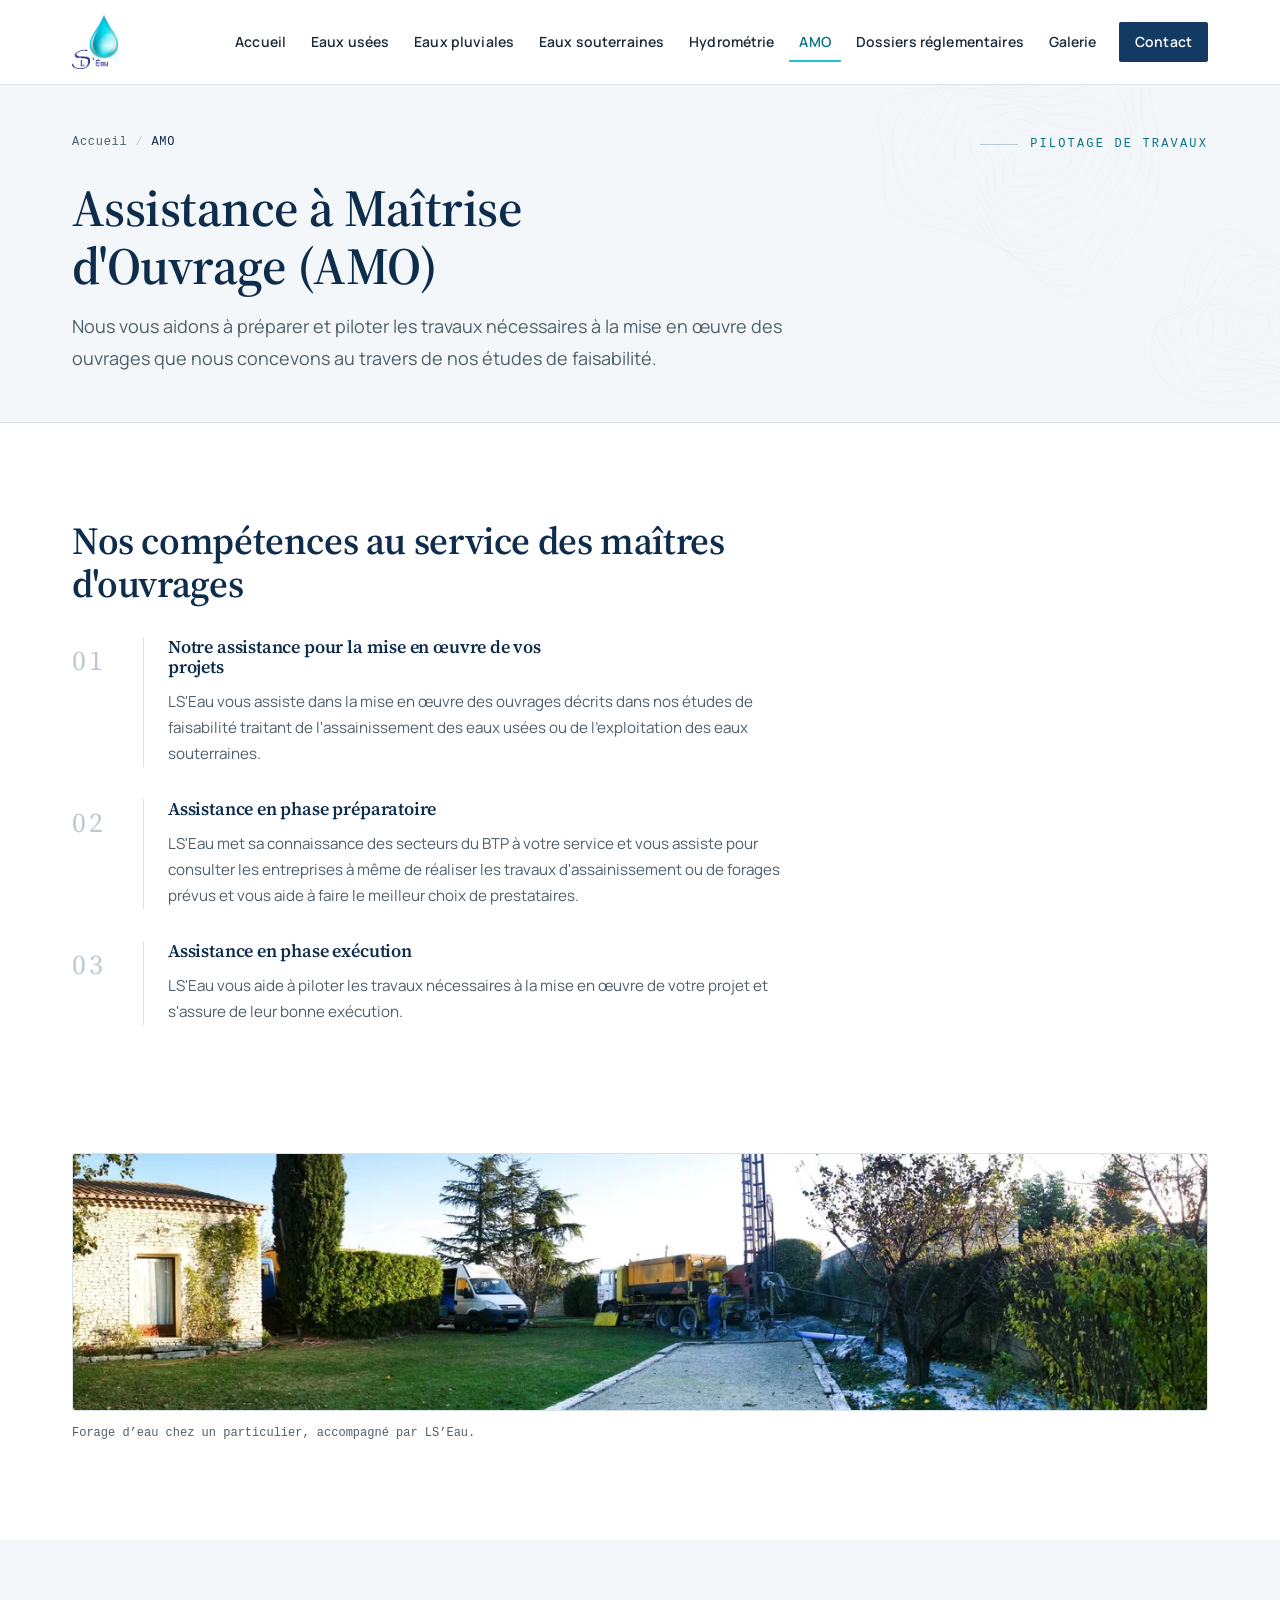
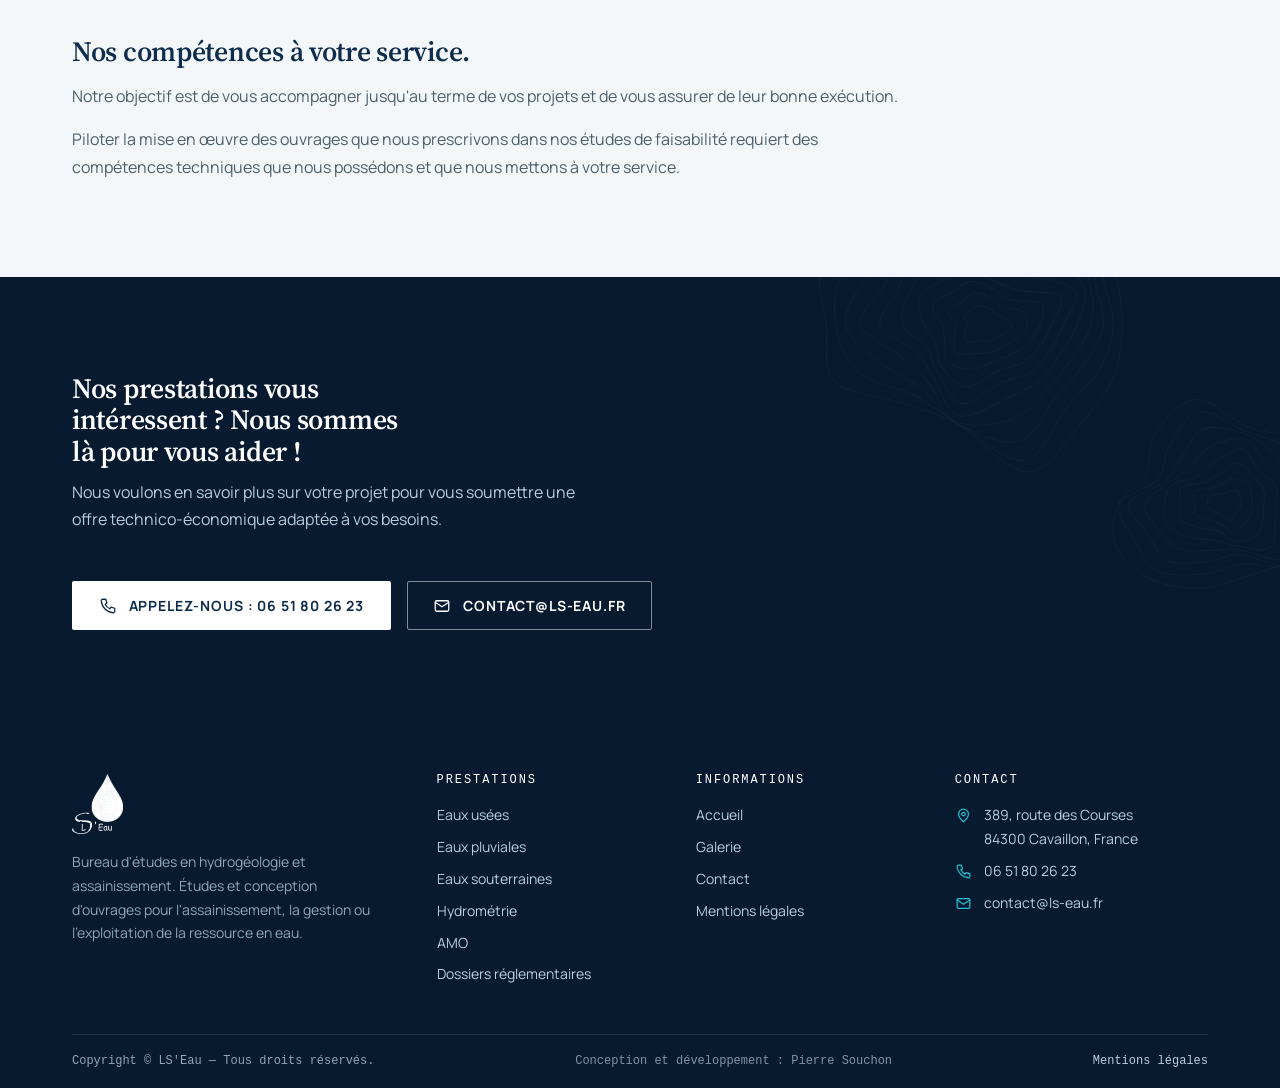
==== commit 240d020d: "Add files via upload" ====
--- a/amo/index.html
+++ b/amo/index.html
@@ -74,13 +74,15 @@
 <div class="page-head">
   <span class="contours contours--ink" aria-hidden="true"></span>
   <div class="container">
-  <nav class="breadcrumb" aria-label="Fil d'Ariane">
-    <ol>
-      <li><a href="../">Accueil</a></li>
-      <li aria-current="page">AMO</li>
-    </ol>
-  </nav>
-    <span class="eyebrow">Prestations</span>
+    <div class="page-head__top">
+    <nav class="breadcrumb" aria-label="Fil d'Ariane">
+      <ol>
+        <li><a href="../">Accueil</a></li>
+        <li aria-current="page">AMO</li>
+      </ol>
+    </nav>
+      <p class="page-head__label">Pilotage de travaux</p>
+    </div>
     <h1>Assistance à Maîtrise d'Ouvrage (AMO)</h1>
     <p class="lead">Nous vous aidons à préparer et piloter les travaux nécessaires à la mise en œuvre des ouvrages que nous concevons au travers de nos études de faisabilité.</p>
   </div>
@@ -94,18 +96,24 @@
     <ul class="study-grid study-grid--steps">
     <li class="study-card" data-reveal style="--rd:0.00s">
       <span class="study-card__index">01</span>
-      <h3>Notre assistance pour la mise en œuvre de vos projets</h3>
-      <p>LS'Eau vous assiste dans la mise en œuvre des ouvrages décrits dans nos études de faisabilité traitant de l'assainissement des eaux usées ou de l'exploitation des eaux souterraines.</p>
+      <div class="study-card__body">
+        <h3>Notre assistance pour la mise en œuvre de vos projets</h3>
+        <p>LS'Eau vous assiste dans la mise en œuvre des ouvrages décrits dans nos études de faisabilité traitant de l'assainissement des eaux usées ou de l'exploitation des eaux souterraines.</p>
+      </div>
     </li>
     <li class="study-card" data-reveal style="--rd:0.07s">
       <span class="study-card__index">02</span>
-      <h3>Assistance en phase préparatoire</h3>
-      <p>LS'Eau met sa connaissance des secteurs du BTP à votre service et vous assiste pour consulter les entreprises à même de réaliser les travaux d'assainissement ou de forages prévus et vous aide à faire le meilleur choix de prestataires.</p>
+      <div class="study-card__body">
+        <h3>Assistance en phase préparatoire</h3>
+        <p>LS'Eau met sa connaissance des secteurs du BTP à votre service et vous assiste pour consulter les entreprises à même de réaliser les travaux d'assainissement ou de forages prévus et vous aide à faire le meilleur choix de prestataires.</p>
+      </div>
     </li>
     <li class="study-card" data-reveal style="--rd:0.14s">
       <span class="study-card__index">03</span>
-      <h3>Assistance en phase exécution</h3>
-      <p>LS'Eau vous aide à piloter les travaux nécessaires à la mise en œuvre de votre projet et s'assure de leur bonne exécution.</p>
+      <div class="study-card__body">
+        <h3>Assistance en phase exécution</h3>
+        <p>LS'Eau vous aide à piloter les travaux nécessaires à la mise en œuvre de votre projet et s'assure de leur bonne exécution.</p>
+      </div>
     </li>
     </ul>
   </div>
@@ -200,6 +208,7 @@
     </div>
     <div class="footer-bottom">
       <p>Copyright © LS'Eau — Tous droits réservés.</p>
+      <p class="footer-credit">Conception et développement : Pierre Souchon</p>
       <p><a href="../mentions-legales/">Mentions légales</a></p>
     </div>
   </div>
--- a/css/style.css
+++ b/css/style.css
@@ -512,6 +512,40 @@
 .page-head h1 { margin-bottom: var(--sp-4); max-width: 20ch; }
 .page-head .lead { margin-bottom: 0; }
 
+/* Breadcrumb row: contextual annotation aligned with the trail, not stacked */
+.page-head__top {
+  display: flex;
+  align-items: baseline;
+  justify-content: space-between;
+  flex-wrap: wrap;
+  gap: var(--sp-3) var(--sp-5);
+  margin-bottom: var(--sp-5);
+}
+
+.page-head__top .breadcrumb { margin-bottom: 0; }
+
+.page-head__label {
+  display: flex;
+  align-items: center;
+  gap: var(--sp-3);
+  margin: 0 0 0 auto;
+  font-family: var(--font-mono);
+  font-size: var(--text-xs);
+  font-weight: 500;
+  letter-spacing: 0.18em;
+  text-transform: uppercase;
+  color: var(--teal-700);
+  white-space: nowrap;
+}
+
+.page-head__label::before {
+  content: "";
+  width: 38px;
+  height: 1px;
+  background: var(--line-strong);
+  flex: none;
+}
+
 .page-head__grid {
   display: grid;
   grid-template-columns: 1.15fr 0.85fr;
@@ -548,19 +582,23 @@
 .breadcrumb a:hover { color: var(--teal-700); }
 .breadcrumb [aria-current="page"] { color: var(--navy-800); }
 
-/* Full-bleed photo band (rainwater page) */
-.photo-band { position: relative; }
-.photo-band img { width: 100%; aspect-ratio: 21 / 9; object-fit: cover; }
+/* Restrained panoramic band (rainwater page): keeps the photograph's full
+   aspect ratio, contained to an editorial width so it no longer dominates. */
+.photo-band { position: relative; max-width: 960px; margin-inline: auto; }
+.photo-band img {
+  width: 100%;
+  height: auto;
+  aspect-ratio: 1413 / 576;
+  object-fit: cover;
+  border-radius: var(--radius);
+  border: 1px solid var(--line);
+}
 .photo-band figcaption {
-  position: absolute;
-  left: 0;
-  bottom: 0;
-  padding: var(--sp-2) var(--sp-5);
-  background: rgba(7, 26, 48, 0.78);
-  color: #d7e4ef;
-  font-family: var(--font-mono);
-  font-size: var(--text-xs);
-  letter-spacing: 0.05em;
+  margin-top: var(--sp-3);
+  font-family: var(--font-mono);
+  font-size: var(--text-xs);
+  letter-spacing: 0.04em;
+  color: var(--muted);
 }
 
 /* 8. Service index (homepage editorial list) ------------------------------- */
@@ -781,6 +819,12 @@
   padding-right: var(--sp-4);
   margin-bottom: 0;
 }
+
+/* The card body is the 1fr column: title + paragraphs share one flow so the
+   text keeps a comfortable measure instead of landing in the index column. */
+.study-grid--steps .study-card__body { min-width: 0; }
+.study-grid--steps .study-card__body h3 { max-width: 42ch; }
+.study-grid--steps .study-card__body p { max-width: 68ch; }
 
 .study-grid--steps .study-card:last-child { padding-bottom: 0; }
 
@@ -1000,6 +1044,58 @@
 .contact-sign { margin-top: var(--sp-7); padding-top: var(--sp-5); border-top: 1px solid var(--line); color: var(--muted); }
 .contact-sign strong { color: var(--navy-800); }
 
+/* Contact + map: information on the left, compact OSM embed on the right */
+.contact-layout {
+  display: grid;
+  grid-template-columns: minmax(0, 1.15fr) minmax(300px, 0.85fr);
+  gap: var(--sp-7);
+  align-items: start;
+}
+
+.contact-layout .contact-register { margin-top: 0; }
+
+.contact-map {
+  border-top: 2px solid var(--navy-800);
+  padding-top: var(--sp-4);
+}
+
+.contact-map__title {
+  font-family: var(--font-mono);
+  font-size: var(--text-xs);
+  font-weight: 500;
+  letter-spacing: 0.14em;
+  text-transform: uppercase;
+  color: var(--muted);
+  margin: 0 0 var(--sp-4);
+}
+
+.contact-map__frame {
+  position: relative;
+  aspect-ratio: 4 / 3;
+  overflow: hidden;
+  border: 1px solid var(--line);
+  border-radius: var(--radius);
+  background: var(--bg-alt);
+}
+
+.contact-map__frame iframe {
+  position: absolute;
+  inset: 0;
+  width: 100%;
+  height: 100%;
+  border: 0;
+}
+
+.contact-map__note { margin: var(--sp-3) 0 0; font-size: var(--text-sm); color: var(--muted); }
+.contact-map__note a { text-decoration: underline; text-underline-offset: 2px; }
+.contact-map__credit {
+  margin: var(--sp-2) 0 0;
+  font-family: var(--font-mono);
+  font-size: var(--text-xs);
+  color: var(--muted);
+}
+.contact-map__credit a { color: inherit; text-decoration: underline; text-underline-offset: 2px; }
+
 /* 18. Legal ---------------------------------------------------------------- */
 .legal { max-width: 800px; }
 .legal section { padding-block: var(--sp-5); border-bottom: 1px solid var(--line); }
@@ -1054,6 +1150,139 @@
 }
 
 .footer-bottom p { margin: 0; }
+.footer-credit { color: #7c93a7; }
+
+/* 19b. 404 — geological depth / topographic composition -------------------- */
+.notfound {
+  position: relative;
+  overflow: hidden;
+  background: var(--bg-alt);
+  border-bottom: 1px solid var(--line);
+}
+
+.notfound__contours {
+  top: 4%;
+  right: -140px;
+  width: 660px;
+  height: 560px;
+  opacity: 0.55;
+}
+
+.notfound__strata {
+  position: absolute;
+  inset: auto 0 0 0;
+  height: 46%;
+  pointer-events: none;
+  background: repeating-linear-gradient(
+    to bottom,
+    transparent 0 37px,
+    rgba(14, 44, 76, 0.05) 37px 38px
+  );
+  -webkit-mask-image: linear-gradient(to bottom, transparent, #000 45%);
+  mask-image: linear-gradient(to bottom, transparent, #000 45%);
+}
+
+.notfound__inner {
+  position: relative;
+  display: flex;
+  flex-direction: column;
+  justify-content: center;
+  min-height: calc(100svh - var(--header-h));
+  padding-block: var(--sp-8);
+}
+
+.notfound__code {
+  margin: 0;
+  font-family: var(--font-display);
+  font-weight: 600;
+  font-size: clamp(6rem, 21vw, 15rem);
+  line-height: 0.7;
+  letter-spacing: -0.05em;
+  color: transparent;
+  -webkit-text-stroke: 1px var(--line-strong);
+  user-select: none;
+}
+
+.notfound__grid {
+  display: grid;
+  grid-template-columns: minmax(0, 1.3fr) minmax(280px, 0.7fr);
+  gap: var(--sp-8);
+  align-items: end;
+  margin-top: var(--sp-5);
+}
+
+.notfound__eyebrow {
+  margin: 0 0 var(--sp-4);
+  font-family: var(--font-mono);
+  font-size: var(--text-xs);
+  font-weight: 500;
+  letter-spacing: 0.16em;
+  text-transform: uppercase;
+  color: var(--teal-700);
+}
+
+.notfound h1 { font-size: var(--text-hero); max-width: 14ch; margin-bottom: var(--sp-3); }
+
+.notfound__line {
+  font-family: var(--font-display);
+  font-style: italic;
+  font-size: var(--text-lg);
+  color: var(--navy-700);
+  margin-bottom: var(--sp-5);
+}
+
+.notfound .lead { max-width: 54ch; }
+
+.notfound__actions { margin-top: var(--sp-5); }
+
+.notfound__coords {
+  display: flex;
+  flex-wrap: wrap;
+  gap: var(--sp-2) var(--sp-4);
+  margin: var(--sp-5) 0 0;
+  font-family: var(--font-mono);
+  font-size: var(--text-xs);
+  letter-spacing: 0.08em;
+  color: var(--muted);
+}
+
+.notfound__coords span + span::before {
+  content: "·";
+  margin-right: var(--sp-4);
+  color: var(--line-strong);
+}
+
+.notfound__services { border-top: 2px solid var(--navy-800); padding-top: var(--sp-4); }
+
+.notfound__caption {
+  margin: 0 0 var(--sp-3);
+  font-family: var(--font-mono);
+  font-size: var(--text-xs);
+  font-weight: 500;
+  letter-spacing: 0.14em;
+  text-transform: uppercase;
+  color: var(--muted);
+}
+
+.notfound__services ul { list-style: none; margin: 0; padding: 0; }
+.notfound__services li { border-bottom: 1px solid var(--line); }
+
+.notfound__services a {
+  display: flex;
+  align-items: baseline;
+  gap: var(--sp-3);
+  padding: var(--sp-2) 0;
+  font-size: var(--text-sm);
+  color: var(--navy-800);
+}
+
+.notfound__services a span {
+  font-family: var(--font-mono);
+  font-size: var(--text-xs);
+  color: var(--teal-700);
+}
+
+.notfound__services a:hover { color: var(--teal-700); text-decoration: none; }
 
 /* 20. Motion system (progressive reveal) ----------------------------------- */
 /* Elements are only hidden once JS has added .reveal-init, so content is
@@ -1130,6 +1359,10 @@
   .cta-band__inner { flex-direction: column; align-items: flex-start; }
   .contact-register li { grid-template-columns: 3rem 1fr; }
   .contact-register__value { grid-column: 2; }
+  .contact-layout { grid-template-columns: 1fr; gap: var(--sp-6); }
+  .contact-map { max-width: 560px; }
+  .notfound__grid { grid-template-columns: 1fr; gap: var(--sp-6); align-items: start; }
+  .notfound__code { font-size: clamp(5rem, 28vw, 10rem); }
 }
 
 @media (max-width: 640px) {
@@ -1167,6 +1400,12 @@
 
   .contact-register li { grid-template-columns: 1fr; gap: var(--sp-3); padding-block: var(--sp-5); }
   .contact-register__value { grid-column: auto; font-size: var(--text-lg); }
+
+  .contact-map { max-width: none; }
+
+  .notfound__inner { padding-block: var(--sp-7); }
+  .notfound h1 { max-width: none; }
+  .notfound__grid { gap: var(--sp-5); }
 
   .legal dl { grid-template-columns: 1fr; gap: var(--sp-1); }
   .legal dd { margin-bottom: var(--sp-3); }
